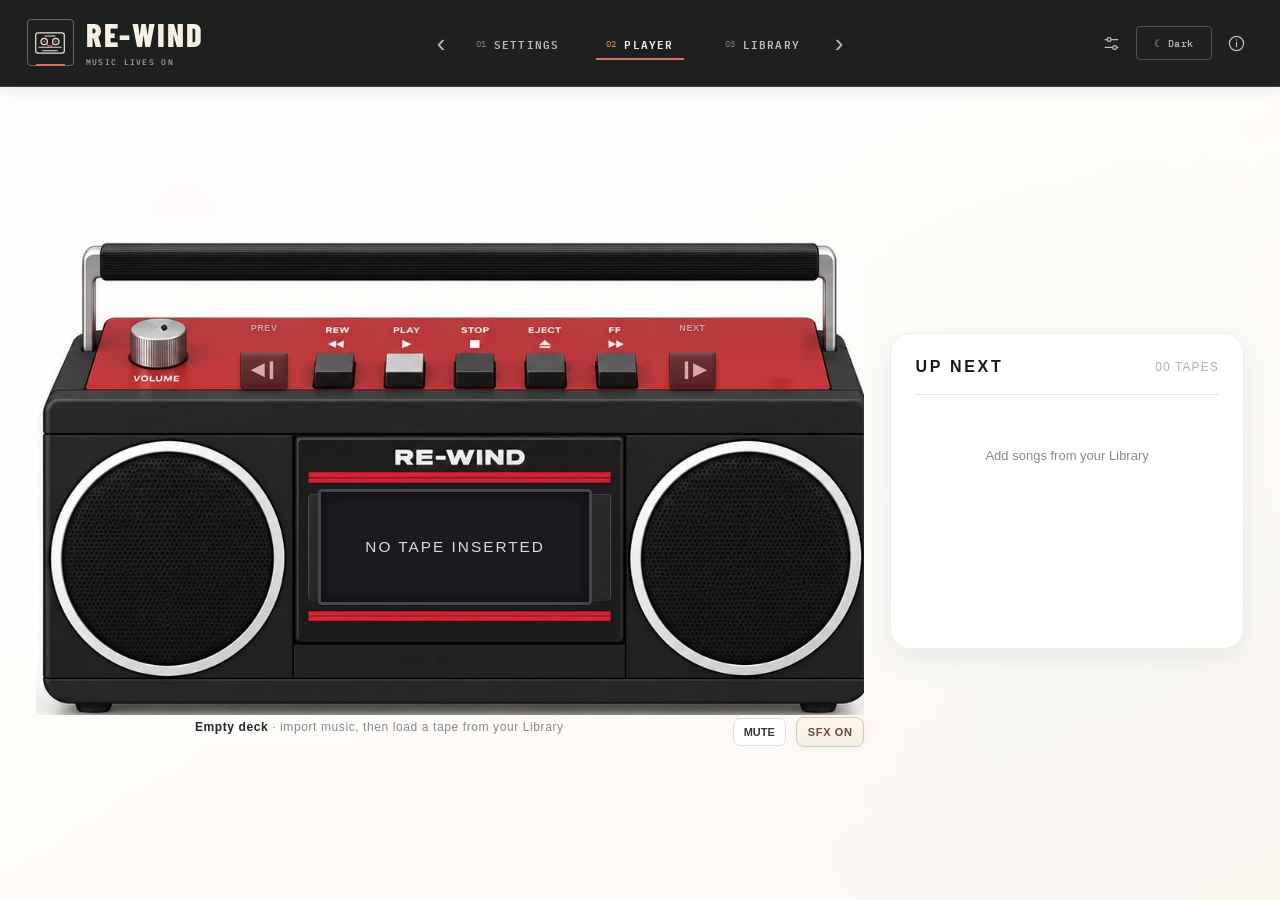
==== index.html @ d7289def "Apply retro header redesign atop latest main without dropping track controls" ====
<!DOCTYPE html>
<html lang="en">
<head>
<meta charset="UTF-8">
<meta name="viewport" content="width=device-width, initial-scale=1.0">
<meta name="theme-color" content="#1c1c1d">
<title>RE-WIND | Music Lives On</title>
<link rel="preconnect" href="https://fonts.googleapis.com">
<link rel="preconnect" href="https://fonts.gstatic.com" crossorigin>
<link href="https://fonts.googleapis.com/css2?family=Barlow+Condensed:wght@600;700;800&family=IBM+Plex+Mono:wght@400;500;600&display=swap" rel="stylesheet">
<style>
:root{--ink:#18191b;--ink2:#26272a;--red:#e32740;--rose:#fde9ec;--paper:#fff;--gray:#777b83;--line:#e7e8e9;--soft:#f6f6f6;--muted:#9ca0a5;--radius:14px;--shadow:0 10px 28px rgba(15,16,18,.045)}
*{box-sizing:border-box}
html,body{margin:0;min-height:100%;color:var(--ink);font-family:Inter,-apple-system,BlinkMacSystemFont,"Segoe UI",Arial,sans-serif}
html{background:#19191b}body{background:radial-gradient(circle at 12% 18%,#efd5cf 0,transparent 31rem),radial-gradient(circle at 88% 70%,#d7e4e1 0,transparent 34rem),linear-gradient(145deg,#fffdfa 0%,#f5f1eb 56%,#eee8df 100%);background-attachment:fixed}
button,input,select{font:inherit}
button{cursor:pointer}
button:focus-visible,input:focus-visible,select:focus-visible{outline:3px solid #e3274088;outline-offset:3px}
button:disabled{cursor:not-allowed;opacity:.35}
[hidden]{display:none!important}
/* An understated hi-fi label header: cassette stamp, narrow wordmark, and numbered transport tabs. */
.header{height:87px;background:#1d201f;color:#f2ede3;display:grid;grid-template-columns:minmax(198px,1fr) auto minmax(158px,1fr);align-items:center;gap:15px;padding:0 clamp(16px,2.1vw,36px);position:relative;z-index:30;border-bottom:1px solid #3a3b36;box-shadow:0 3px 16px #0e100f12}
.header::before{content:"";position:absolute;left:0;bottom:0;width:100%;height:1px;background:#ffffff09;pointer-events:none}
.brand{display:flex;align-items:center;gap:12px;min-width:0;white-space:nowrap}
.brand-mark{display:flex;align-items:center;justify-content:center;width:47px;height:47px;flex:none;color:#e7e0d4;border:1px solid #6a6862;border-radius:4px;position:relative}
.brand-mark::after{content:"";position:absolute;bottom:-1px;left:8px;right:8px;height:2px;background:#d9705f}
.brand-mark svg{width:34px;height:34px;display:block}
.brand-copy{display:flex;flex-direction:column;justify-content:center;min-width:0}
.wordmark{display:block;color:#f6f0e4;font-family:"Barlow Condensed","Arial Narrow",Impact,sans-serif;font-size:clamp(27px,2.55vw,39px);font-style:normal;font-weight:800;letter-spacing:.055em;line-height:.92}
.tagline{display:block;font-family:"IBM Plex Mono","Courier New",monospace;font-size:clamp(7px,.63vw,9px);letter-spacing:.16em;color:#aaa89f;margin-top:8px;font-weight:500}
.nav{display:flex;align-items:center;gap:2px;justify-self:center;height:100%}
.navtab,.toparrow{height:46px;color:#babbb5;background:transparent;border:0;font-family:"IBM Plex Mono","Courier New",monospace;transition:color .16s,background-color .16s}
.navtab{min-width:clamp(98px,9.4vw,145px);display:flex;align-items:center;justify-content:center;gap:8px;padding:0 12px;position:relative;border-radius:0;font-size:11px;letter-spacing:.11em;font-weight:600}
.nav-index{font-size:9px;letter-spacing:0;font-weight:400;color:#777c76}
.navtab.active{background:transparent;color:#f5eee3}
.navtab.active .nav-index{color:#dc856c}
.navtab.active::after{content:"";width:calc(100% - 32px);height:2px;position:absolute;bottom:6px;left:16px;transform:none;background:#d9705f}
.navtab:hover:not(.active),.toparrow:hover:not(:disabled){background:#ffffff09;color:#f4ede2}
.toparrow{width:29px;font-family:Arial,sans-serif;font-size:26px;font-weight:300;line-height:1;padding:0}
.toparrow:disabled{opacity:.24}
.header-icons{display:flex;align-items:center;gap:8px;justify-self:end}
.header-icons button{width:33px;height:35px;display:grid;place-items:center;background:transparent;color:#bcbdb7;border:0;padding:0;font-size:19px;border-radius:4px}
.header-icons button:hover{background:#ffffff0d;color:#f4efe6;opacity:1}
.header-icons .header-icon{width:19px;height:19px;stroke:currentColor;stroke-width:1.55;fill:none;stroke-linecap:round;stroke-linejoin:round}
/* Sliding windows */
.viewport{overflow:hidden;width:100%;height:calc(100vh - 87px);min-height:610px}
.track{width:300%;height:100%;display:flex;transform:translateX(-33.333333%);transition:transform .46s cubic-bezier(.2,.77,.2,1)}
.window{width:33.333333%;flex:none;min-width:0;height:100%;overflow-y:auto;background:linear-gradient(150deg,#ffffffed,#fffaf4df);position:relative}
.section-pad{width:min(100%,1720px);margin:auto;padding:clamp(18px,2.8vw,46px)}
/* Player */
.player-layout{display:grid;grid-template-columns:minmax(0,2.2fr) minmax(280px,.94fr);column-gap:clamp(15px,2vw,42px);align-items:center;min-height:calc(100vh - 87px);padding-top:35px;padding-bottom:40px}
.deck-area{min-width:0;position:relative}
.device{position:relative;width:100%;max-width:1090px;margin:auto}
.device-art{display:block;width:100%;height:auto;user-select:none;pointer-events:none}
.deck-drop-target{position:absolute;left:33.5%;top:49.5%;width:34%;height:30%;z-index:8;display:grid;place-items:center;border:3px dashed transparent;border-radius:10px;background:transparent;color:#fff;font-size:clamp(10px,1.1vw,16px);font-weight:800;letter-spacing:.14em;text-align:center;text-shadow:0 1px 3px #000;opacity:0;transform:scale(.94);pointer-events:none;transition:opacity .16s,transform .16s,background .16s,border-color .16s,box-shadow .16s}
.device.drop-ready .deck-drop-target{opacity:1;transform:scale(1);border-color:#ffffffc9;background:#18191bc9;box-shadow:0 0 0 4px #e3274066,0 12px 34px #0007}
.device.drag-over .deck-drop-target{border-color:#fff;background:#e32740e8;box-shadow:0 0 0 6px #e3274059,0 16px 38px #0008}
.deck-hit{position:absolute;top:20%;height:15%;width:7.3%;border:0;background:transparent;border-radius:9px;z-index:3;padding:0;color:transparent}
.deck-hit:hover{background:rgba(255,255,255,.07);box-shadow:0 0 0 1px rgba(255,255,255,.15) inset}
.deck-hit:active{background:rgba(0,0,0,.17)}
.deck-hit.rewind{left:31.5%}.deck-hit.play{left:39.9%}.deck-hit.stop{left:48.2%}.deck-hit.eject{left:56.4%}.deck-hit.forward{left:64.9%}
.volume-control{--knob-angle:54deg;--knob-press:1;position:absolute;left:9.8%;top:14.3%;width:10%;aspect-ratio:1;height:auto;border:0;background:transparent;z-index:3;border-radius:50%;padding:0;touch-action:none;cursor:grab}
.volume-control::after{content:"";position:absolute;inset:-6px;border-radius:50%}
.volume-control:hover .volume-knob-face{filter:brightness(1.07);box-shadow:0 .08em 0 #55585a,0 .16em .2em #0009,inset 0 0 0 .055em #f4f5f5,inset .13em .1em .22em #fff,inset -.13em -.14em .2em #696b6d}
.volume-control:focus-visible{outline:none}
.volume-control:focus-visible .volume-knob-face{box-shadow:0 0 0 3px #fff,0 0 0 6px #e32740,0 .08em 0 #494b4d,0 .15em .18em #0008,inset 0 0 0 .055em #eceeef,inset .12em .09em .2em #fff,inset -.12em -.13em .19em #6d7072}
.volume-control.is-dragging{cursor:grabbing;--knob-press:.97}
.volume-knob-face{position:absolute;left:50%;top:50%;width:74%;aspect-ratio:1;border-radius:50%;pointer-events:none;border:clamp(2px,.25vw,4px) solid #55585a;background:radial-gradient(circle at 36% 27%,#fff 0 4%,#ffffff8f 5%,transparent 17%),conic-gradient(from 18deg,#747779,#f4f5f5 15%,#9da0a2 31%,#f8f8f8 48%,#86898b 66%,#e9ebec 83%,#747779);box-shadow:0 .08em 0 #494b4d,0 .15em .18em #0008,inset 0 0 0 .055em #eceeef,inset .12em .09em .2em #fff,inset -.12em -.13em .19em #6d7072;transform:translate(-50%,-50%) rotate(var(--knob-angle)) scale(var(--knob-press));transition:transform .13s cubic-bezier(.2,.8,.2,1),filter .15s,box-shadow .15s;will-change:transform}
.volume-knob-face::before{content:"";position:absolute;left:50%;top:5%;width:8%;height:18%;border-radius:99px;transform:translateX(-50%);background:linear-gradient(90deg,#8e1020,#ff2a44 48%,#8e1020);box-shadow:0 1px 1px #fff8,0 1px 2px #53000a}
.volume-knob-face::after{content:"";position:absolute;inset:13%;border-radius:50%;border:1px solid #ffffff70;box-shadow:inset .06em .06em .12em #fff8,inset -.07em -.08em .12em #34363855}
.tape-title{position:absolute;left:39.2%;top:53.9%;width:23.8%;height:8%;display:flex;align-items:center;justify-content:center;text-align:center;font:italic clamp(9px,1.7vw,24px)/1 "Segoe Script",cursive;color:#282329;background:#f4eee3;white-space:nowrap;overflow:hidden;text-overflow:ellipsis;pointer-events:none}
.reel{position:absolute;top:64.4%;width:4.8%;aspect-ratio:1;border:2px dashed #d0d0d0;border-radius:50%;opacity:0;pointer-events:none}
.reel.left{left:41.7%}.reel.right{left:55.8%}
.window.is-playing .reel{opacity:.85;animation:spool 1.1s linear infinite}
@keyframes spool{to{transform:rotate(360deg)}}
.deck-ejected{position:absolute;top:53.3%;left:34.1%;width:33%;height:24%;display:flex;align-items:center;justify-content:center;background:#191b20;color:#dadbdd;border:3px solid #43464b;border-radius:4px;font-size:clamp(10px,1.2vw,19px);letter-spacing:.13em;z-index:2;box-shadow:inset 0 0 15px #0008}
.playback-caption{min-height:30px;text-align:center;margin:5px auto 0;color:#868a90;font-size:12px;letter-spacing:.05em}
.playback-caption strong{color:#26272b}
.player-status-row{display:flex;align-items:center;justify-content:center;gap:10px}
.mute-button{flex:none;padding:7px 10px;border:1px solid #dfe0e3;border-radius:7px;background:#fff;color:#35373b;font-size:11px;font-weight:700}
.mute-button[aria-pressed="true"]{background:#fce9eb;color:#b01830;border-color:#f3c2c8}
/* Physical cassette stack, aligned, on right */
.queue-card{background:#fff;border:1px solid #f0f0f0;border-radius:20px;box-shadow:0 11px 28px rgba(18,18,18,.065);padding:clamp(17px,1.9vw,30px);width:100%;max-width:470px;margin:auto}
.queue-heading{display:flex;align-items:center;justify-content:space-between;gap:6px;padding-bottom:18px;border-bottom:1px solid #e1e3e4}
.queue-heading strong{font-size:clamp(16px,1.25vw,22px);letter-spacing:.17em}
.queue-heading span{font-size:12px;color:#adb0b7;letter-spacing:.09em}
.cassette-stack{display:flex;flex-direction:column;gap:7px;padding:24px 7px 21px;min-height:229px;max-height:390px;overflow-y:auto;justify-content:flex-start;align-items:center;scrollbar-color:#b7b9bd transparent;scrollbar-width:thin}
.cassette-case{--shell-light:#e7a58f;--shell-mid:#c66f65;--shell-dark:#8c4545;appearance:none;flex:0 0 auto;width:min(100%,370px);height:clamp(76px,6vw,92px);position:relative;display:flex;align-items:flex-start;padding:0;text-align:left;font:inherit;color:inherit;cursor:grab;background:radial-gradient(circle at 4.5% 14%,#3b3030 0 2px,#f3e9d9 2.5px 4px,transparent 4.5px),radial-gradient(circle at 95.5% 14%,#3b3030 0 2px,#f3e9d9 2.5px 4px,transparent 4.5px),radial-gradient(circle at 4.5% 86%,#3b3030 0 2px,#f3e9d9 2.5px 4px,transparent 4.5px),radial-gradient(circle at 95.5% 86%,#3b3030 0 2px,#f3e9d9 2.5px 4px,transparent 4.5px),linear-gradient(145deg,var(--shell-light) 0%,var(--shell-mid) 52%,var(--shell-dark) 100%);border:2px solid var(--shell-dark);border-radius:8px;clip-path:polygon(2.5% 0,97.5% 0,100% 11%,100% 89%,97.5% 100%,2.5% 100%,0 89%,0 11%);box-shadow:0 4px 0 var(--shell-dark),0 9px 15px #3f252326,inset 0 0 0 2px #fff6;overflow:hidden;transform:translateY(0);transition:transform .18s,box-shadow .18s,opacity .18s}
.cassette-case:hover{transform:translateY(-5px) rotate(-.35deg);z-index:4;box-shadow:0 8px 0 var(--shell-dark),0 16px 20px #3f252338,inset 0 0 0 2px #fff9}
.cassette-case:focus-visible{outline:none;box-shadow:0 4px 0 var(--shell-dark),0 0 0 4px #fff,0 0 0 7px var(--red)}
.cassette-case:active,.queue-item[draggable=true]:active{cursor:grabbing}.cassette-case.dragging,.queue-item.dragging{opacity:.42}
.cassette-case .spine-image{position:absolute;left:10%;right:10%;top:9px;height:42%;border:1px solid #ffffff9c;border-radius:3px;background-size:cover;background-position:center;filter:brightness(.7) saturate(.78);box-shadow:inset 0 0 14px #0005;opacity:.92;pointer-events:none}
.cassette-case:nth-child(2n) .spine-image{filter:brightness(.73) saturate(.62)}
.cassette-case strong,.cassette-case small{z-index:3;position:relative;color:#fff;text-shadow:0 1px 4px #000d;pointer-events:none}
.cassette-case strong{margin:11px 0 0 13%;font-size:clamp(10px,.96vw,14px);font-weight:700;overflow:hidden;text-overflow:ellipsis;white-space:nowrap;max-width:66%;letter-spacing:.02em}
.cassette-case small{margin:12px 13% 0 auto;font-size:9px;letter-spacing:.14em}
.tape-mechanism{position:absolute;z-index:2;left:16%;right:16%;bottom:7px;height:38%;min-height:28px;display:flex;align-items:center;justify-content:space-between;padding:2px 8px;border:2px solid #6f6557;border-radius:4px 4px 9px 9px;background:linear-gradient(165deg,#fff9e8,#e8dcc1 58%,#cbbb98);box-shadow:inset 0 2px 4px #fff9,inset 0 -3px 5px #75674d42;pointer-events:none}
.tape-mechanism:before{content:'';position:absolute;left:50%;bottom:-4px;width:42%;height:9px;transform:translateX(-50%);background:var(--shell-dark);clip-path:polygon(12% 0,88% 0,100% 100%,0 100%);border-radius:0 0 3px 3px}
.tape-reel{position:relative;z-index:2;width:clamp(22px,2.25vw,31px);height:clamp(22px,2.25vw,31px);border:4px solid #fff7dd;border-radius:50%;background:repeating-conic-gradient(#413a35 0 14deg,#d1b986 15deg 29deg);box-shadow:0 0 0 2px #665c4f,inset 0 0 0 4px #2d2926;transition:transform .24s ease}
.tape-window{position:absolute;left:50%;top:50%;width:42%;height:54%;transform:translate(-50%,-50%);border:2px solid #6d6254;border-radius:12px;background:linear-gradient(90deg,#292521,#584c42 45%,#25211e);box-shadow:inset 0 2px 5px #000b,0 1px #fff9}
.tape-window:after{content:'';position:absolute;inset:34% 8%;border-radius:5px;background:#b67a46;box-shadow:0 0 5px #7c4c27}
.cassette-case:hover .tape-reel:first-child{transform:rotate(-18deg)}.cassette-case:hover .tape-reel:last-child{transform:rotate(18deg)}
.queue-items{display:flex;flex-direction:column;gap:3px}
.queue-row{display:flex;align-items:center;gap:3px;min-width:0;border-radius:9px}
.queue-row>.queue-item{flex:1;min-width:0}
.queue-remove{flex:0 0 34px;height:34px;border:0;border-radius:8px;background:transparent;color:#8d9098;font-size:23px;line-height:1;display:grid;place-items:center;transition:background .15s,color .15s}
.queue-remove:hover,.queue-remove:focus-visible{background:#fce5e9;color:#c51c35}
html[data-theme="dark"] .queue-remove{color:#b8b4bc}
html[data-theme="dark"] .queue-remove:hover,html[data-theme="dark"] .queue-remove:focus-visible{background:#55313a;color:#ffc6cf}
.queue-item{display:grid;grid-template-columns:30px minmax(0,1fr) 35px;align-items:center;gap:10px;background:transparent;border:0;border-radius:8px;text-align:left;min-height:42px;padding:6px 9px;font-size:clamp(12px,1vw,15px);width:100%;color:#202124}.queue-item[draggable=true]{cursor:grab}
.queue-item:hover{background:#f4f4f5}.queue-item.active{background:#fce9eb}
.queue-item .number{color:#898c93;position:relative}
.queue-item.active .number{color:var(--red);font-weight:800}
.queue-item .title{white-space:nowrap;overflow:hidden;text-overflow:ellipsis;font-weight:500}
.queue-item .tape-label{text-align:right;color:#8c9097;font-size:12px}
.queue-empty{font-size:13px;color:#868a90;text-align:center;padding:20px}
/* Library */
.library-screen{display:flex;flex-direction:column;gap:11px;min-height:100%;padding-top:8px}
.library-toolbar{display:flex;align-items:center;justify-content:flex-end;min-height:48px}
.btn{height:43px;padding:0 19px;border:1px solid #dfe0e3;border-radius:8px;background:#fff;color:#202125;font-weight:600;font-size:14px;display:inline-flex;align-items:center;gap:10px;justify-content:center;transition:background .15s,transform .15s}
.btn:hover{background:#f7f7f7}.btn:active{transform:scale(.98)}
.btn-dark{background:#242527;color:white;border-color:#242527}.btn-dark:hover{background:#383a3d}
.btn .plus{font-size:26px;font-weight:300;line-height:0}
.library-grid{display:grid;grid-template-columns:repeat(4,minmax(0,1fr));gap:17px 16px}
.album-card{background:#fff;border:1px solid #f0f0f0;border-radius:12px;box-shadow:0 6px 15px #00000008;padding:12px 12px 13px;min-width:0;position:relative;transition:transform .19s,box-shadow .19s}
.album-card:hover{transform:translateY(-9px);box-shadow:0 16px 29px #00000012}
.album-art-btn{width:100%;border:0;background:transparent;padding:0;display:block;text-align:left}
.album-cover{display:block;width:100%;max-width:306px;margin:0 auto;height:auto;aspect-ratio:1.21;object-fit:fill;box-shadow:0 1px 3px #00000018;border:1px solid #dadde0}
.album-meta{display:flex;align-items:center;gap:6px;justify-content:space-between;margin-top:11px}
.album-text{min-width:0}.album-text strong{font-size:clamp(12px,1.16vw,17px);font-weight:700;white-space:nowrap;overflow:hidden;text-overflow:ellipsis;display:block}
.album-text small{display:block;font-size:11px;letter-spacing:.26em;color:#9699a0;margin-top:6px}
.album-more{flex:none;border:0;background:transparent;border-radius:5px;font-size:20px;line-height:1;width:31px;height:35px}
.album-more:hover{background:#f0f0f0}
.library-bottom{display:flex;align-items:center;gap:18px;border:1px solid #f0f0f0;border-radius:14px;box-shadow:0 4px 12px #00000008;padding:10px 15px;margin-top:auto;min-height:55px}
.search-field{flex:1;min-width:0;display:flex;align-items:center;gap:13px}.search-field input{border:0;outline:none;min-width:0;width:100%;height:36px;color:#34363b;background:transparent;font-size:13px}
.search-field input::placeholder{color:#a4a8af;font-style:italic}
.search-icon{font-size:22px;color:#686d76}
.library-counter{color:#92969e;letter-spacing:.13em;font-size:12px;white-space:nowrap}
.library-bottom .divider{width:1px;background:#e7e8eb;height:25px;flex:none}
.view-toggle{display:flex;gap:5px}
.view-toggle button{border:0;background:transparent;color:#676b72;font-size:22px;width:37px;height:33px;border-radius:5px}
.view-toggle button.active{color:var(--red)}
.sort-label{color:#797c83;font-size:12px;white-space:nowrap}
.sort-select{border:0;background:transparent;padding:8px;font-size:12px;color:#37393f}
.library-grid.list-mode{grid-template-columns:1fr 1fr}
.list-mode .album-card{display:grid;grid-template-columns:110px minmax(0,1fr);align-items:center;gap:15px}
.list-mode .album-meta{margin:0}
/* Approved console artwork, with separate physical controls above the baked knobs. */
.settings-screen{padding-top:44px;overflow-x:auto;scrollbar-width:thin}
.settings-visual{position:relative;width:min(100%,1580px);margin:auto}
.settings-visual img{width:100%;display:block;height:auto;pointer-events:none;user-select:none}
.settings-control{--knob-angle:0deg;position:absolute;left:var(--control-x);top:var(--control-y);width:var(--control-size);aspect-ratio:1;transform:translate(-50%,-50%);z-index:3;border-radius:50%}
.settings-control::before{content:"";position:absolute;inset:-3%;border-radius:50%;background:#171819;box-shadow:0 .12em .14em #0007,0 0 0 .04em #f6f6f6;pointer-events:none}
.settings-control:focus-within{outline:3px solid var(--red);outline-offset:4px}
.settings-knob-face{position:absolute;inset:4%;border-radius:50%;pointer-events:none;border:clamp(2px,.22vw,4px) solid #56585a;background:radial-gradient(circle at 36% 28%,#fff 0 4%,#ffffff8f 5%,transparent 18%),conic-gradient(from 16deg,#7c7f81,#f7f8f8 15%,#a3a6a8 31%,#fafafa 48%,#8a8d8f 66%,#eceeef 83%,#777a7c);box-shadow:0 .07em 0 #424446,0 .14em .16em #0007,inset 0 0 0 .055em #f3f4f4,inset .13em .1em .22em #fff,inset -.13em -.14em .2em #6a6d6f;transform:rotate(var(--knob-angle));transition:transform .13s cubic-bezier(.2,.8,.2,1),filter .15s;will-change:transform}
.settings-knob-face::before{content:"";position:absolute;left:50%;top:5%;width:8%;height:17%;border-radius:99px;transform:translateX(-50%);background:linear-gradient(90deg,#9f071b,#ff2a42 48%,#9f071b);box-shadow:0 1px 1px #fff9,0 1px 2px #62000d}
.settings-knob-face::after{content:"";position:absolute;inset:13%;border-radius:50%;border:1px solid #ffffff73;box-shadow:inset .07em .07em .12em #fff8,inset -.08em -.09em .13em #30323455}
.settings-control:hover .settings-knob-face{filter:brightness(1.06)}
.settings-hotspot{position:absolute;appearance:none;padding:0;margin:0;border:0;border-radius:50%;background:transparent;cursor:ew-resize;touch-action:none;accent-color:var(--red)}
.settings-control .settings-hotspot{inset:-7%;width:114%;height:114%;opacity:0;z-index:2}
.settings-hotspot.settings-toggle{z-index:3}
.settings-hotspot::-webkit-slider-runnable-track{height:100%;background:transparent}
.settings-hotspot::-webkit-slider-thumb{appearance:none;width:15px;height:15px;border:0;border-radius:50%;background:transparent}
.settings-hotspot::-moz-range-track{height:100%;background:transparent}
.settings-hotspot::-moz-range-thumb{width:11px;height:11px;border:0;border-radius:50%;background:transparent}
.settings-hotspot.settings-toggle:focus-visible{outline:2px solid var(--red);outline-offset:2px;background:#e3274018}
.settings-message{color:#7f838b;font-size:13px;text-align:center;padding-top:14px;min-height:36px}
/* Import modal */
.modal-scrim{position:fixed;inset:0;background:#14171b3e;backdrop-filter:blur(2px);z-index:90;display:flex;align-items:center;justify-content:center;padding:18px;overflow:auto}
.modal{width:min(100%,535px);max-height:calc(100vh - 36px);overflow-y:auto;background:white;border-radius:17px;box-shadow:0 25px 75px #00000033;padding:30px 31px 25px}
.modal-title{display:flex;justify-content:space-between;align-items:start;gap:15px}.modal-title h2{margin:0 0 25px;font-size:25px}.modal-close{border:0;background:transparent;font-size:30px;color:#777b82;line-height:1;padding:0 4px}
.form-heading{font-size:15px;font-weight:700;margin:0 0 10px}
.upload-box{border:1px dashed #dadde1;border-radius:10px;padding:14px;display:flex;align-items:center;gap:18px}
.cover-preview{width:92px;height:76px;border-radius:7px;background:#f2f2f3;display:grid;place-items:center;font-size:30px;color:#8a8e94;overflow:hidden;flex:none}
.cover-preview img{display:block;width:100%;height:100%;object-fit:cover}
.upload-info{min-width:0;display:flex;flex-direction:column;align-items:flex-start;gap:8px}
.upload-info small{color:#9599a0;font-size:11px}
.modal-rule{border:0;border-top:1px solid #e9e9eb;margin:17px 0}
.form-subtitle{font-size:12px;color:#92969e;margin:0 0 10px}
.track-rows{display:flex;flex-direction:column;gap:8px}
.track-entry{border:1px solid #e5e6e8;border-radius:10px;padding:10px;display:grid;grid-template-columns:minmax(0,1.04fr) minmax(0,.94fr) auto;gap:10px;align-items:center}
.file-picker{min-width:0;display:flex;align-items:center;gap:9px;padding:8px;border:1px solid #e4e5e7;border-radius:7px;background:white;text-align:left;width:100%;height:61px}
.file-picker:hover{background:#f7f7f8}.file-note{width:35px;height:39px;flex:none;border-radius:5px;background:#f2f3f4;display:grid;place-items:center;color:#767a82;font-size:23px}
.file-name{display:block;font-size:12px;font-weight:600;white-space:nowrap;overflow:hidden;text-overflow:ellipsis;max-width:135px}
.file-types{font-size:9px;color:#8d929b;display:block;margin-top:4px}
.name-box{display:flex;flex-direction:column;gap:5px;min-width:0}.name-box label{font-size:11px;color:#787d86}.name-box input{width:100%;min-width:0;padding:10px;border:1px solid #dbdee2;border-radius:6px;font-size:12px;height:37px}
.remove-track{width:25px;height:28px;border:0;background:transparent;color:#a3a6ab;font-size:22px;border-radius:4px}
.remove-track:hover{background:#f4e6e7;color:#a90022}
.add-track{margin-top:11px;height:37px;font-size:12px}.helper{font-size:11px;color:#969aa2;margin:8px 0 0}
.modal-actions{display:flex;gap:10px;justify-content:flex-end;margin-top:17px;border-top:1px solid #ececee;padding-top:17px}
.modal-error{color:#c11832;font-size:12px;margin:10px 0 0;min-height:14px}
/* Toast and compact track context menu */
.toast{position:fixed;bottom:25px;left:50%;transform:translate(-50%,20px);opacity:0;transition:.22s;pointer-events:none;z-index:110;color:white;background:#222529;border-radius:9px;padding:12px 18px;box-shadow:0 10px 24px #0003;font-size:13px;max-width:min(90vw,500px);text-align:center}
.toast.visible{opacity:1;transform:translate(-50%,0)}
.context-menu{position:fixed;z-index:70;width:190px;background:#fff;border:1px solid #dddfe3;border-radius:9px;padding:6px;box-shadow:0 12px 32px #0002}
.context-menu button{width:100%;border:0;background:transparent;text-align:left;font-size:13px;color:#242529;padding:9px 11px;border-radius:5px}
.context-menu button:hover{background:#f3f3f3}
@media(max-width:1100px){.header{grid-template-columns:auto 1fr auto}.brand{gap:8px}.record-logo{width:43px;height:43px}.record-logo:before{inset:6px}.record-logo:after{inset:14px}.navtab{min-width:86px}.player-layout{grid-template-columns:minmax(0,1.7fr) minmax(240px,.9fr)}.library-grid{gap:12px}.album-card{padding:8px}}
@media(max-width:760px){.header{height:115px;grid-template-columns:1fr auto;grid-template-rows:48px 49px;padding:7px 14px}.brand{grid-column:1}.header-icons{grid-column:2}.nav{grid-row:2;grid-column:1 / -1;justify-self:center}.navtab{min-width:73px;height:41px;font-size:12px;padding:0 6px}.toparrow{width:29px;font-size:27px}.viewport{height:calc(100vh - 115px)}.player-layout{grid-template-columns:1fr;min-height:unset;row-gap:10px;padding-top:30px}.deck-area{max-width:760px}.queue-card{max-width:560px}.library-grid{grid-template-columns:repeat(2,minmax(0,1fr))}.library-screen{gap:14px}.library-bottom{flex-wrap:wrap}.search-field{flex-basis:100%}.settings-screen{padding-top:35px}.settings-visual{width:720px;min-width:720px}.section-pad{padding:16px}}
@media(max-width:480px){.wordmark{font-size:24px}.tagline{font-size:7px;letter-spacing:2px}.header-icons{gap:5px}.header-icons button{width:31px;font-size:23px}.library-grid{gap:8px}.album-card{padding:7px}.album-text strong{font-size:12px}.queue-heading strong{font-size:15px}.track-entry{grid-template-columns:1fr 1fr;gap:7px}.remove-track{grid-column:2;justify-self:end;margin-top:-12px}.modal{padding:18px}.upload-box{gap:9px;padding:8px}.cover-preview{width:67px;height:66px}.btn{padding:0 10px}.modal-title h2{font-size:22px}.navtab{min-width:64px}}
@media(prefers-reduced-motion:reduce){html:focus-within{scroll-behavior:auto}.track,.album-card,.cassette-case,.deck-drop-target,.tape-reel,.toast,.reel,.btn,.volume-knob-face,.settings-knob-face{transition:none!important;animation:none!important}.album-card:hover,.cassette-case:hover,.cassette-case:hover .tape-reel,.btn:active{transform:none!important}}

/* Custom album covers retain the same jewel-case silhouette as the demo artwork. */
.album-cover-case{display:block;position:relative;width:100%;max-width:306px;margin:0 auto;aspect-ratio:1.21;overflow:hidden;border:3px solid #bfc2c7;border-left:12px solid #4f535a;border-radius:3px;background:#24272b;box-shadow:inset 2px 0 #d6d7d9,0 2px 6px #0002}
.album-cover-case .album-cover{display:block;width:100%;max-width:none;height:100%;margin:0;aspect-ratio:auto;object-fit:cover;border:0;box-shadow:none}
.album-cover-case::after{content:"";position:absolute;inset:0;pointer-events:none;border:2px solid #ffffff55;box-shadow:inset 0 3px #ffffff30,inset 0 -3px #17191a33;background:linear-gradient(113deg,#ffffff30 0%,transparent 24%,transparent 78%,#ffffff18 100%)}
.theme-toggle{width:auto!important;min-width:76px!important;height:34px!important;padding:0 9px!important;border:1px solid #50534e!important;border-radius:4px!important;font-family:"IBM Plex Mono","Courier New",monospace!important;font-size:10px!important;font-weight:500!important;letter-spacing:.05em!important;display:flex!important;align-items:center;justify-content:center;gap:7px;white-space:nowrap}
.theme-toggle:hover{background:#ffffff0e!important;border-color:#82817a!important}
html[data-theme="dark"]{color-scheme:dark;--ink:#ede9e4;--ink2:#e4dfd9;--paper:#18191d;--gray:#c6bec0;--line:#393940;--soft:#25262b;--muted:#a7a6ad;--rose:#542630;--shadow:0 12px 32px #0005}
html[data-theme="dark"] body{background:radial-gradient(circle at 14% 18%,#30232c 0,transparent 31rem),radial-gradient(circle at 86% 78%,#192d33 0,transparent 34rem),linear-gradient(145deg,#19191e,#111217 64%,#191821)}
html[data-theme="dark"] .window{background:linear-gradient(150deg,#1b1d21f5,#16171bf1)}
html[data-theme="dark"] .queue-card,html[data-theme="dark"] .album-card,html[data-theme="dark"] .library-bottom,html[data-theme="dark"] .modal,html[data-theme="dark"] .context-menu{background:#27282e;border-color:#404047;box-shadow:0 12px 28px #0003}
html[data-theme="dark"] .btn,html[data-theme="dark"] .file-picker,html[data-theme="dark"] .mute-button,html[data-theme="dark"] .name-box input{background:#303138;border-color:#50515b;color:#f1ece7}
html[data-theme="dark"] .btn:hover,html[data-theme="dark"] .file-picker:hover{background:#3c3d45}
html[data-theme="dark"] .btn-dark{background:#c0a9ac;color:#20191c;border-color:#c0a9ac}
html[data-theme="dark"] .queue-item,html[data-theme="dark"] .album-more,html[data-theme="dark"] .context-menu button{color:#ede9e4}
html[data-theme="dark"] .queue-item:hover,html[data-theme="dark"] .album-more:hover,html[data-theme="dark"] .context-menu button:hover{background:#36373f}
html[data-theme="dark"] .queue-item.active{background:#4b2931}
html[data-theme="dark"] .queue-heading,html[data-theme="dark"] .library-bottom,html[data-theme="dark"] .modal-actions{border-color:#45464e}
html[data-theme="dark"] .search-field input,html[data-theme="dark"] .sort-select{color:#ede9e4}
html[data-theme="dark"] .cover-preview,html[data-theme="dark"] .file-note{background:#393a42;color:#d4ccd0}
html[data-theme="dark"] .upload-box,html[data-theme="dark"] .track-entry,html[data-theme="dark"] .modal-rule{border-color:#50515a}
html[data-theme="dark"] .modal-close,html[data-theme="dark"] .remove-track,html[data-theme="dark"] .view-toggle button{color:#ddd6d7}
html[data-theme="dark"] .playback-caption strong,html[data-theme="dark"] .album-text strong{color:#f4eee8}
html[data-theme="dark"] .form-subtitle,html[data-theme="dark"] .helper,html[data-theme="dark"] .upload-info small,html[data-theme="dark"] .file-types,html[data-theme="dark"] .name-box label,html[data-theme="dark"] .library-counter{color:#bcb6bd}
html[data-theme="dark"] .settings-message,html[data-theme="dark"] .queue-empty{color:#bdb7bf}
html[data-theme="dark"] .modal-scrim{background:#030306a8}
html[data-theme="dark"] .album-cover-case{border-color:#777981;border-left-color:#363940}


/* RE-WIND: prominent physical cassette case for imported cover artwork */
.album-cover-case {
  display: block;
  position: relative;
  isolation: isolate;
  width: 100%;
  max-width: 306px;
  aspect-ratio: 1.21;
  margin: 0 auto;
  overflow: hidden;
  border-radius: 5px;
  border: 5px solid #c4ccd2;
  border-left: 22px solid #30353e;
  background: #767d86;
  box-shadow:
    0 3px 0 #8a9097,
    0 8px 16px #00000030,
    inset 0 0 0 3px #eef1f4;
  transition: transform .2s ease, box-shadow .2s ease;
}
.album-cover-case .album-cover {
  position: absolute;
  inset: 4% 3%;
  display: block;
  width: 94%;
  height: 92%;
  max-width: none;
  aspect-ratio: auto;
  margin: 0;
  border: 1px solid #8b929a;
  object-fit: cover;
  box-shadow: 0 0 0 3px #dfe3e9, 0 3px 8px #0005;
}
.album-cover-case::before {
  content: "RE-WIND · TAPE";
  position: absolute;
  z-index: 3;
  left: -21px;
  top: 0;
  width: 19px;
  height: 100%;
  display: flex;
  align-items: center;
  justify-content: center;
  writing-mode: vertical-rl;
  transform: rotate(180deg);
  font-size: clamp(6px, .6vw, 9px);
  font-weight: 800;
  letter-spacing: 1.5px;
  color: #fff;
  text-shadow: 0 1px 2px #0009;
  background: linear-gradient(90deg, #22252a, #59616b 30%, #252930 60%, #707781 100%);
  border-right: 1px solid #c4cbd6;
}
.album-cover-case::after {
  content: "";
  position: absolute;
  z-index: 4;
  inset: 0;
  pointer-events: none;
  border: 3px solid #f8fafbc9;
  box-shadow: inset 0 4px 0 #ffffff78, inset 0 -5px 0 #232a3266, inset 4px 0 4px #ffffff52;
  background:
    linear-gradient(115deg, #ffffff8a 0%, #ffffff45 13%, transparent 26%, transparent 58%, #ffffff2e 69%, transparent 77%, #ffffff58 100%),
    linear-gradient(180deg, #ffffff2d, transparent 26%, transparent 76%, #1c212528);
}
.album-card:hover .album-cover-case {
  box-shadow: 0 5px 0 #858a92, 0 14px 20px #00000042, inset 0 0 0 3px #eef1f4;
}
html[data-theme="dark"] .album-cover-case {
  border-color: #89919c;
  border-left-color: #30353e;
  background: #4a4f58;
}
@media (prefers-reduced-motion: reduce) {
  .album-cover-case { transition: none; }
}

/* In dark mode, cut away the opaque white studio background baked into
   cassette-player.webp. The mask matches the existing 1059x616 player silhouette,
   including the opening under its handle, without moving any clickable controls. */
html[data-theme="dark"] .device-art{
  -webkit-mask-image:url("data:image/svg+xml,%3Csvg%20xmlns%3D%22http%3A%2F%2Fwww.w3.org%2F2000%2Fsvg%22%20width%3D%221059%22%20height%3D%22616%22%20viewBox%3D%220%200%201059%20616%22%3E%3Cpath%20fill%3D%22white%22%20fill-rule%3D%22evenodd%22%20d%3D%22M62%2C24L59%2C31L59%2C127L47%2C137L8%2C228L8%2C570L13%2C585L25%2C599L1043%2C599L1058%2C589L1058%2C201L1034%2C139L1023%2C128L1023%2C31L1015%2C18L999%2C16L993%2C12L90%2C12L84%2C16L69%2C17ZM76%2C59L996%2C60L1004%2C57L1006%2C123L999%2C124L996%2C114L988%2C108L96%2C108L87%2C114L83%2C124L77%2C124ZM51%2C596L53%2C605L57%2C611L103%2C611L109%2C601L107%2C596ZM988%2C596L990%2C606L992%2C610L1026%2C610L1031%2C603L1031%2C596Z%22%2F%3E%3C%2Fsvg%3E");
  mask-image:url("data:image/svg+xml,%3Csvg%20xmlns%3D%22http%3A%2F%2Fwww.w3.org%2F2000%2Fsvg%22%20width%3D%221059%22%20height%3D%22616%22%20viewBox%3D%220%200%201059%20616%22%3E%3Cpath%20fill%3D%22white%22%20fill-rule%3D%22evenodd%22%20d%3D%22M62%2C24L59%2C31L59%2C127L47%2C137L8%2C228L8%2C570L13%2C585L25%2C599L1043%2C599L1058%2C589L1058%2C201L1034%2C139L1023%2C128L1023%2C31L1015%2C18L999%2C16L993%2C12L90%2C12L84%2C16L69%2C17ZM76%2C59L996%2C60L1004%2C57L1006%2C123L999%2C124L996%2C114L988%2C108L96%2C108L87%2C114L83%2C124L77%2C124ZM51%2C596L53%2C605L57%2C611L103%2C611L109%2C601L107%2C596ZM988%2C596L990%2C606L992%2C610L1026%2C610L1031%2C603L1031%2C596Z%22%2F%3E%3C%2Fsvg%3E");
  -webkit-mask-repeat:no-repeat;
  mask-repeat:no-repeat;
  -webkit-mask-size:100% 100%;
  mask-size:100% 100%;
  -webkit-mask-position:center;
  mask-position:center;
}


/* Make the baked-in white Settings console match RE-WIND dark mode.
   Filter only the image; invisible slider hit areas and their sound handlers
   remain untouched, and light mode keeps the original image. */
html[data-theme="dark"] .settings-visual > img{
  filter:invert(.93) hue-rotate(180deg);
  border-radius:13px;
}


/* A single imported cassette can now contain several tracks. */
.tape-name-field{display:flex;flex-direction:column;gap:8px;margin:-6px 0 20px}
.tape-name-field label{margin:0}
.tape-name-field input{height:42px;padding:9px 12px;border-radius:8px;border:1px solid #dadce1;background:#fff;color:#24252a;width:100%}
.tape-name-field small{font-size:11px;color:#8d9199}
html[data-theme="dark"] .tape-name-field input{background:#303138;color:#f1ece7;border-color:#50515b}
html[data-theme="dark"] .tape-name-field small{color:#bcb6bd}
.library-empty{grid-column:1 / -1;text-align:center;padding:56px 24px;border:1px dashed #92878d;border-radius:14px}
.library-empty h2{margin:0 0 12px;font-size:24px}
.library-empty p{margin:0 0 24px;line-height:1.6}

/* Settings cleanup: conceal the baked-in, non-functional meter and warp
   radio-selector artwork. The existing rotary controls remain untouched. */
.settings-visual::before,.settings-visual::after{
  content:"";position:absolute;z-index:2;pointer-events:none;
  background:linear-gradient(180deg,#faf8f5 0%,#f8f7f5 50%,#f6f5f2 100%);
  border-radius:10px;
}
.settings-visual::before{left:14.72%;top:15.05%;width:19.25%;height:30.5%}
.settings-visual::after{left:51.9%;top:15.3%;width:13.55%;height:30.4%}
html[data-theme="dark"] .settings-visual::before,
html[data-theme="dark"] .settings-visual::after{
  filter:invert(.93) hue-rotate(180deg);
}
/* Three physical-looking ON/OFF switches. The small slider below each
   provides continuously adjustable hiss, vinyl crackle and hum levels. */
.noise-unit{
  position:absolute;z-index:5;top:73.5%;width:6.7%;height:18.4%;
  transform:translateX(-50%);min-width:0;
  background:linear-gradient(#f9f8f5,#f6f5f2);
  border-radius:7px;display:block;
}
html[data-theme="dark"] .noise-unit{background:linear-gradient(#1b1c1e,#202123)}
.noise-led{
  position:absolute;top:2%;left:50%;transform:translateX(-50%);
  width:16%;aspect-ratio:1;border-radius:50%;
  background:radial-gradient(circle at 35% 30%,#cacbcc,#73777b 55%,#464950);
  border:1px solid #555b61;box-shadow:inset 0 1px 3px #0006,0 1px 1px #fff8;
  transition:background .16s,box-shadow .16s;
}
.noise-unit.is-on .noise-led{
  background:radial-gradient(circle at 35% 30%,#fff3f4 0%,#ff717d 25%,#e0132e 65%,#7c101e);
  border-color:#960d24;box-shadow:0 0 8px #e32740bb,0 0 2px #e32740;
}
.noise-switch-button{
  position:absolute;left:50%;top:43%;transform:translate(-50%,-50%);
  width:55%;height:45%;border:0;background:transparent;border-radius:50%;
  cursor:pointer;touch-action:none;padding:0;
}
.noise-switch-button:focus-visible{outline:2px solid var(--red);outline-offset:3px}
.noise-switch-button::before{
  content:"";position:absolute;inset:8%;border-radius:50%;
  background:radial-gradient(circle at 37% 22%,#e8ebed,#5f6267 48%,#181b21 72%);
  border:2px solid #4b5056;
  box-shadow:0 3px 5px #0005,inset 0 0 0 3px #d8dade,inset 0 0 7px #000a;
}
.noise-lever{
  position:absolute;left:50%;top:45%;width:27%;height:53%;
  transform:translate(-50%,-15%) rotate(18deg);
  transform-origin:50% 75%;border-radius:10px;
  background:linear-gradient(90deg,#414349,#eef0f2 40%,#a5a9ad 72%,#33353a);
  border:1px solid #5e646b;box-shadow:1px 3px 4px #0008;
  transition:transform .18s cubic-bezier(.23,.8,.2,1);
}
.noise-lever::after{
  content:"";position:absolute;left:-20%;right:-20%;bottom:1%;height:36%;
  border-radius:50%;background:radial-gradient(circle at 35% 23%,#fff,#b9bfc5 46%,#494f55 95%);
  box-shadow:0 1px 2px #0008;
}
.noise-unit.is-on .noise-lever{transform:translate(-50%,-45%) rotate(-18deg)}
.noise-level{
  position:absolute;left:11%;right:11%;bottom:3%;width:78%;height:16%;
  appearance:none;-webkit-appearance:none;margin:0;background:transparent;cursor:ew-resize;
  touch-action:pan-x;accent-color:var(--red);
}
.noise-level::-webkit-slider-runnable-track{
  height:3px;border-radius:4px;background:linear-gradient(90deg,#868b93,#d8dade);
  box-shadow:0 1px 2px #0004;
}
.noise-level::-moz-range-track{height:3px;border-radius:4px;background:#8f939a}
.noise-level::-webkit-slider-thumb{
  appearance:none;-webkit-appearance:none;width:9px;height:13px;margin-top:-5px;
  border:1px solid #999da4;border-radius:3px;
  background:linear-gradient(#f5f6f7,#8a8f95);box-shadow:0 1px 3px #0007;
}
.noise-level::-moz-range-thumb{
  width:9px;height:13px;border-radius:3px;border:1px solid #999da4;
  background:linear-gradient(#f5f6f7,#8a8f95);
}
.noise-level:focus-visible{outline:2px solid var(--red);outline-offset:2px}
@media(prefers-reduced-motion:reduce){
  .noise-lever,.noise-led{transition:none}
}


/* RE-WIND Settings: independent hardware controls, centered and responsive.
   The player, library and their image assets are untouched. */
.settings-visual.rw-settings-surface{width:100%;min-width:0;max-width:1580px;margin:0 auto;position:relative;color:var(--ink)}
.settings-visual.rw-settings-surface::before,.settings-visual.rw-settings-surface::after{content:none}
.rw-settings-grid{display:grid;grid-template-columns:repeat(3,minmax(0,1fr));gap:clamp(12px,1.25vw,20px)}
.rw-settings-panel{
  --rw-panel-bg:#fffcf8;--rw-panel-outline:#d8d4ce;--rw-subtext:#65646a;
  background:linear-gradient(150deg,#fffefd,#f8f5ef);
  border:1px solid var(--rw-panel-outline);border-radius:17px;
  box-shadow:0 8px 25px #1b18201a,inset 0 1px #fff;
  padding:clamp(14px,1.7vw,27px);min-width:0;min-height:300px;
  display:flex;flex-direction:column;
}
.rw-settings-panel h2{font-size:clamp(14px,1.2vw,19px);margin:0;padding:0 0 14px;border-bottom:1px solid #c7c5c2;font-weight:850;letter-spacing:.14em;line-height:1.3}
.rw-panel-inner{flex:1;min-height:210px;display:flex;justify-content:center;align-items:center;margin-top:12px}
.rw-centered-inner{align-items:center;justify-content:center}
.rw-dial-group{min-width:0;display:flex;flex-direction:column;align-items:center;gap:10px}
.rw-knob-slot{height:150px;min-width:0;display:flex;align-items:center;justify-content:center}
.settings-control.rw-dial{position:relative;left:auto;top:auto;transform:none;width:clamp(92px,8.4vw,140px);height:auto;aspect-ratio:1;flex:none;z-index:1;touch-action:none}
.rw-settings-single .settings-control.rw-dial{width:clamp(120px,10.8vw,172px)}
.settings-control.rw-dial::before{inset:0}
.settings-control.rw-dial::after{
  content:"";position:absolute;inset:-12%;border-radius:50%;pointer-events:none;
  background:repeating-conic-gradient(from -134deg,#6f737b 0 1.2deg,transparent 1.2deg 16deg);
  -webkit-mask:radial-gradient(circle,transparent 0 71%,#000 72% 75%,transparent 76%);
  mask:radial-gradient(circle,transparent 0 71%,#000 72% 75%,transparent 76%);
}
.rw-settings-surface .settings-control .settings-knob-face{inset:4%;z-index:1}
.rw-settings-surface .settings-control .settings-hotspot{inset:0;width:100%;height:100%;z-index:3;opacity:0}
.rw-range-labels{width:100%;min-width:100px;max-width:210px;display:flex;justify-content:space-between;gap:12px;color:var(--rw-subtext);font-size:clamp(10px,.75vw,12px);font-weight:700;letter-spacing:.08em}
.rw-dial-caption{font-size:12px;font-weight:750;letter-spacing:.14em}
.rw-lofi-inner{gap:clamp(7px,1vw,16px);justify-content:space-evenly}
.rw-lofi-inner .rw-knob-slot{height:145px}
.rw-bit-display{min-width:106px;border:1px solid #bfc1c5;border-radius:11px;padding:12px 11px;background:linear-gradient(#e7e6e3,#d4d4d5);text-align:center;box-shadow:inset 0 2px 4px #0002}
.rw-bit-display small{font-size:10px;letter-spacing:.13em;color:#47464a;font-weight:700}
.rw-bit-display strong{display:flex;align-items:baseline;justify-content:center;gap:4px;font-size:42px;font-weight:500;color:#222}
.rw-bit-unit{font-size:14px;font-weight:400}
.rw-pair-inner,.rw-tone-inner{gap:clamp(8px,1vw,16px);justify-content:space-around}
.rw-pair-inner .rw-dial-group,.rw-tone-inner .rw-dial-group{flex:1}
.rw-pair-inner .rw-knob-slot,.rw-tone-inner .rw-knob-slot{height:145px}
.rw-tone-inner .settings-control.rw-dial{width:clamp(66px,6vw,115px)}
.rw-tone-inner .rw-range-labels{min-width:0;max-width:125px;padding:0 7px}
.rw-noise-inner{align-items:stretch;gap:0;margin-top:18px}
.rw-noise-column{flex:1;min-width:0;display:flex;align-items:center;flex-direction:column;gap:5px;padding:0 6px}
.rw-noise-column + .rw-noise-column{border-left:1px solid #cecbca}
.rw-noise-column h3{font-size:clamp(10px,.79vw,12px);white-space:nowrap;letter-spacing:.06em;margin:0 0 3px;text-align:center}
.rw-noise-column [data-noise-slot]{width:100%;display:flex;justify-content:center}
.noise-unit.rw-noise-unit{
  position:relative;z-index:4;top:auto;left:auto;transform:none;width:100%;height:auto;
  background:transparent!important;border:0;display:flex;align-items:center;flex-direction:column;gap:5px;min-width:0;
}
.rw-switch-mark{font-size:10px;letter-spacing:.12em;font-weight:800;color:var(--rw-subtext)}
.noise-unit.rw-noise-unit .noise-switch-button{
  position:relative;top:auto;left:auto;transform:none;width:80px;height:86px;display:block;
  border:0;background:transparent;padding:0;flex:none;border-radius:50%;cursor:pointer;touch-action:manipulation;
}
.noise-unit.rw-noise-unit .noise-switch-button::before{
  content:"";position:absolute;inset:10% 8%;border-radius:23%;
  clip-path:polygon(25% 0,75% 0,100% 25%,100% 75%,75% 100%,25% 100%,0 75%,0 25%);
  background:linear-gradient(125deg,#b0b5bb,#fdfefe 36%,#676d73 75%,#c4c8cb);
  border:2px solid #62686f;box-shadow:inset 0 0 0 3px #c2c5c8,0 3px 5px #0005;
}
.rw-switch-socket{position:absolute;inset:24% 24%;border-radius:50%;
  background:radial-gradient(circle at 36% 30%,#32353a,#858b92 58%,#272a30 67%);
  border:3px solid #e4e6e8;box-shadow:inset 0 2px 4px #0008,0 0 0 1px #676b72;pointer-events:none;
}
.noise-unit.rw-noise-unit .noise-lever{
  position:absolute;left:50%;top:50%;width:18px;height:51px;border-radius:13px;
  transform-origin:center 75%;
  transform:translate(-50%,-23%) scaleY(.72); /* OFF: handle pushed down */
  background:linear-gradient(90deg,#666b70 0,#fafbfc 30%,#8f949b 58%,#393e45 100%);
  border:1px solid #777e85;box-shadow:2px 3px 5px #0006;transition:transform .18s ease;
  pointer-events:none;
}
.noise-unit.rw-noise-unit.is-on .noise-lever{transform:translate(-50%,-67%) scaleY(1)} /* ON: straight upright */
.noise-unit.rw-noise-unit .noise-lever::after{
  content:"";position:absolute;left:-8px;top:-7px;bottom:auto;right:-8px;height:26px;border-radius:50%;
  background:radial-gradient(circle at 32% 26%,#fff,#d9dbde 26%,#868c94 65%,#393d43 100%);
  box-shadow:inset -2px -3px 5px #24283077,0 2px 5px #0005;
}
.rw-switch-fine{font-size:9px;letter-spacing:.08em;margin-top:5px;color:var(--rw-subtext);font-weight:650}
.noise-unit.rw-noise-unit .noise-level{
  position:relative;left:auto;right:auto;bottom:auto;width:82%;height:22px;margin:0;
  flex:none;touch-action:pan-x;cursor:ew-resize;
}
html[data-theme="dark"] .rw-settings-panel{
  --rw-subtext:#b7b3b9;
  background:linear-gradient(145deg,#29292f,#222329);
  border-color:#494b51;box-shadow:0 8px 25px #0004,inset 0 1px #fff1;
}
html[data-theme="dark"] .rw-settings-panel h2{border-bottom-color:#505057;color:#f3eef1}
html[data-theme="dark"] .rw-noise-column + .rw-noise-column{border-left-color:#505057}
html[data-theme="dark"] .rw-bit-display{background:linear-gradient(#3d3e46,#32323a);border-color:#666873}
html[data-theme="dark"] .rw-bit-display small,html[data-theme="dark"] .rw-bit-display strong{color:#f3eef1}
html[data-theme="dark"] .settings-control.rw-dial::after{filter:brightness(1.65)}
@media(max-width:1110px){.rw-settings-grid{grid-template-columns:repeat(2,minmax(0,1fr))}}
@media(max-width:650px){.rw-settings-grid{grid-template-columns:1fr}.rw-settings-panel{min-height:265px}.rw-settings-surface .rw-noise-inner{min-height:215px}}
@media(prefers-reduced-motion:reduce){.noise-unit.rw-noise-unit .noise-lever{transition:none!important}}


/* Drag a cassette from the Library / UP NEXT into the physical stereo. */
.album-art-btn,.cassette-case,.queue-item{cursor:grab;touch-action:pan-y}
.album-art-btn:active,.cassette-case:active,.queue-item:active{cursor:grabbing}
.device.drop-ready{isolation:isolate}
.device.drop-ready .deck-drop-target{pointer-events:none;z-index:12;opacity:1}
.device.drag-over .deck-drop-target{transform:scale(1.03);border-style:solid}
.tape-drag-ghost{
  position:fixed;left:0;top:0;z-index:120;pointer-events:none;
  transform:translate(-50%,-50%) rotate(-5deg);
  width:130px;padding:7px;border:2px solid #fff9;border-radius:9px;
  background:linear-gradient(145deg,#32343b,#15161a);
  color:#fff;box-shadow:0 17px 35px #0008;
  display:flex;flex-direction:column;gap:5px;
}
.tape-drag-ghost img{width:100%;aspect-ratio:1.2;object-fit:cover;border-radius:3px}
.tape-drag-ghost span{font-size:11px;white-space:nowrap;overflow:hidden;text-overflow:ellipsis;font-weight:700}
.drag-tip{margin-right:auto;color:#8b8e95;font-size:12px;letter-spacing:.015em}
html[data-theme="dark"] .drag-tip{color:#bab4bc}
@media(max-width:760px){.drag-tip{font-size:10px;max-width:55%;line-height:1.3}}

/* RE-WIND miniature cassette shells: individual molded colors, paper labels,
   cassette tape window, visible tape spools and chamfered lower housing. */
.cassette-stack{
  gap:11px;
  padding:20px 6px 19px;
  align-items:center;
}
.cassette-case{
  flex:none;
  width:min(100%,354px);
  height:97px;
  border-radius:11px 11px 9px 9px;
  border:2px solid var(--shell-dark);
  clip-path:polygon(5% 0,95% 0,99% 5%,100% 15%,100% 79%,93% 100%,7% 100%,0 79%,0 15%,1% 5%);
  background:
    radial-gradient(circle at 5.8% 14%,#53545a 0 2px,#e9e9e8 2.3px 4px,#3b4148 4.3px 5px,transparent 5.3px),
    radial-gradient(circle at 94.2% 14%,#53545a 0 2px,#e9e9e8 2.3px 4px,#3b4148 4.3px 5px,transparent 5.3px),
    radial-gradient(circle at 8% 79%,#53545a 0 2px,#e9e9e8 2.3px 4px,#3b4148 4.3px 5px,transparent 5.3px),
    radial-gradient(circle at 92% 79%,#53545a 0 2px,#e9e9e8 2.3px 4px,#3b4148 4.3px 5px,transparent 5.3px),
    repeating-linear-gradient(92deg,transparent 0 3px,#ffffff0b 4px 5px,transparent 6px 11px),
    linear-gradient(156deg,var(--shell-light),var(--shell-mid) 53%,var(--shell-dark) 96%);
  box-shadow:0 3px 0 var(--shell-dark),0 9px 19px #0003,inset 0 2px 2px #fff8,inset 0 -5px 7px #0003;
  isolation:isolate;
  overflow:hidden;
  touch-action:pan-y;
}
.cassette-case:hover{
  transform:translateY(-5px) rotate(-1deg);
  box-shadow:0 6px 0 var(--shell-dark),0 18px 24px #0004,inset 0 2px 2px #fffb,inset 0 -5px 7px #0004;
}
.cassette-case::before{
  content:"";position:absolute;inset:5px 8px 6px;
  pointer-events:none;border:1px solid #ffffff6e;
  clip-path:polygon(5% 0,95% 0,100% 13%,100% 77%,92% 100%,8% 100%,0 77%,0 13%);
}
.cassette-case .cassette-sticker{
  position:absolute;left:11%;right:11%;top:10%;height:32%;
  border:1px solid #f8eee3c4;border-radius:3px;
  background:linear-gradient(95deg,#282932,#4d3840);
  box-shadow:0 2px 5px #0006,inset 0 0 0 1px #0005;
  overflow:hidden;z-index:3;
}
.cassette-case .spine-image{
  position:absolute;inset:0;width:100%;height:100%;left:0;right:0;top:0;
  border:0;border-radius:0;opacity:.45;filter:brightness(.68) saturate(.9);
  background-position:center 42%;background-size:cover;
  box-shadow:inset 0 0 10px #0008;
}
.cassette-case:nth-child(2n) .spine-image{filter:brightness(.68) saturate(.95)}
.cassette-case .cassette-sticker strong{
  position:absolute;left:8px;top:5px;margin:0;
  max-width:70%;font:800 clamp(10px,.95vw,13px)/1.1 Inter,system-ui,sans-serif;
  letter-spacing:.025em;color:#fff;overflow:hidden;white-space:nowrap;text-overflow:ellipsis;
  text-shadow:0 1px 5px #000,0 1px 2px #000;
}
.cassette-case .cassette-sticker small{
  position:absolute;right:7px;top:7px;margin:0;
  font:bold 8px/1.2 monospace;letter-spacing:.04em;
  color:#fff3df;text-shadow:0 1px 3px #000;
}
.cassette-case .tape-mechanism{
  position:absolute;left:20%;right:20%;bottom:10px;height:42%;min-height:0;
  padding:0 6px;display:flex;align-items:center;justify-content:space-between;
  border:2px solid #33383f;border-radius:15px 15px 10px 10px;
  background:linear-gradient(180deg,#16191d,#38383d 65%,#1a1b20);
  box-shadow:inset 0 2px 5px #000c,0 1px 2px #fff8;
  z-index:3;
}
.cassette-case .tape-mechanism::before{
  content:"";position:absolute;bottom:-5px;left:50%;
  width:53%;height:8px;transform:translateX(-50%);
  border-radius:0 0 5px 5px;
  background:linear-gradient(180deg,var(--shell-mid),var(--shell-dark));
  box-shadow:0 1px 1px #0007;
}
.cassette-case .tape-reel{
  width:31px;height:31px;flex:none;border:4px solid #ece2d0;
  border-radius:50%;
  background:repeating-conic-gradient(from 8deg,#4d3c31 0 18deg,#b98c60 19deg 38deg,#373139 39deg 60deg);
  box-shadow:0 0 0 2px #a4a2a0,inset 0 0 0 4px #2b3035,0 1px 3px #000a;
}
.cassette-case .tape-reel::after{
  content:"";position:absolute;inset:36%;border-radius:50%;
  background:#e7ddc9;box-shadow:0 0 0 1px #383838;
}
.cassette-case .tape-window{
  position:absolute;left:50%;top:50%;width:38%;height:52%;
  border-radius:9px;transform:translate(-50%,-50%);
  background:linear-gradient(90deg,#242021,#70513b 32%,#ae7950 52%,#6b4635 70%,#242021);
  border:1px solid #676061;box-shadow:inset 0 3px 5px #000b;
}
.cassette-case .tape-window::after{
  content:"";position:absolute;inset:41% 7%;border-radius:3px;
  background:#d2a071;box-shadow:0 0 4px #ffb47666;
}
.cassette-case .cassette-lip{
  position:absolute;bottom:0;left:37%;width:26%;height:11%;
  border:1px solid #2a2b30a8;border-bottom:0;border-radius:6px 6px 0 0;
  background:linear-gradient(var(--shell-light),var(--shell-dark));
  box-shadow:inset 0 2px #ffffff8a;
  pointer-events:none;
}
.cassette-case:hover .tape-reel:first-child{transform:rotate(-26deg)}
.cassette-case:hover .tape-reel:last-child{transform:rotate(26deg)}
@media(max-width:760px){
  .cassette-case{height:90px}
  .cassette-case .tape-reel{width:28px;height:28px}
}

/* Player hardware polish: keep the photo's true metal volume dial.
   Only its small position dot rotates; the original drum is no longer obscured
   by a second faux-3D knob. Existing js/app.js volume handlers stay intact. */
#volumeBtn.volume-control{
  left:11.28%;
  top:17.9%;
  width:6.7%;
  height:11.7%;
  aspect-ratio:auto;
  border:0;
  border-radius:50% 50% 30% 30%;
  padding:0;
  background:transparent;
  box-shadow:none;
  z-index:4;
  cursor:grab;
}
#volumeBtn.volume-control::before{content:none}
#volumeBtn .volume-knob-face{display:none}
#volumeBtn.volume-control::after{
  content:"";
  position:absolute;
  inset:auto;
  top:25%;
  left:50%;
  width:11%;
  height:auto;
  aspect-ratio:1;
  border-radius:50%;
  border:1px solid #c1c3c5;
  background:radial-gradient(circle at 35% 35%,#53565a 0%,#10151c 55%,#03070b 100%);
  box-shadow:inset 0 1px 2px #0009,0 1px 1px #fff9;
  transform:translate(-50%,-50%) rotate(var(--knob-angle)) translateY(-9px);
  transition:transform .12s ease;
  pointer-events:none;
}
#volumeBtn.volume-control:focus-visible{
  outline:2px solid var(--red);
  outline-offset:4px;
}
#volumeBtn.volume-control:hover{box-shadow:0 0 0 1px #ffffff6b}
#volumeBtn.volume-control.is-dragging{cursor:grabbing}
/* The unused FM / AM / TAPE switch is painted into the player photograph.
   Blend it away using the same red enamel as the surrounding top panel.
   This overlay is decorative only; no buttons or sound logic are introduced. */
#cassetteDevice.device::after{
  content:"";
  position:absolute;
  left:82.3%;
  top:17.5%;
  width:10.6%;
  height:13.5%;
  z-index:2;
  pointer-events:none;
  background:linear-gradient(180deg,#b83b3e 0%,#bd383c 55%,#c3383c 100%);
  -webkit-mask-image:
    linear-gradient(to right,transparent 0%,#000 7%,#000 93%,transparent 100%),
    linear-gradient(to bottom,transparent 0%,#000 8%,#000 92%,transparent 100%);
  -webkit-mask-composite:source-in;
  mask-image:
    linear-gradient(to right,transparent 0%,#000 7%,#000 93%,transparent 100%),
    linear-gradient(to bottom,transparent 0%,#000 8%,#000 92%,transparent 100%);
  mask-composite:intersect;
}
@media(prefers-reduced-motion:reduce){
  #volumeBtn.volume-control::after{transition:none}
}


/* Discreet on/off control for mechanical cassette sound effects. */
.sfx-toggle{
  flex:none;min-height:30px;padding:7px 11px;
  border:1px solid #d2c9b7;border-radius:8px;
  background:linear-gradient(180deg,#fff6ea,#f3eee3);
  color:#694b34;font-size:11px;font-weight:800;letter-spacing:.055em;
  box-shadow:0 2px 4px #0000000b;
}
.sfx-toggle:hover{background:#f2e3c9}
.sfx-toggle[aria-pressed="false"]{
  background:transparent;border-color:#dfe0e3;color:#8b8e96;box-shadow:none;
}
html[data-theme="dark"] .sfx-toggle{
  background:linear-gradient(#574537,#3e342f);border-color:#84715e;color:#ffe9c5;
}
html[data-theme="dark"] .sfx-toggle[aria-pressed="false"]{
  background:#303138;border-color:#51515b;color:#aaa9b1;
}
@media(max-width:480px){.sfx-toggle{padding:6px 8px;font-size:10px}}

/* Dedicated cassette track-skip controls. These are separate from the existing
   REW / FF transport buttons so seeking still works on multi-song tapes. */
.deck-song-button{
  position:absolute;
  top:24.8%;
  width:5.7%;
  height:7.5%;
  z-index:5;
  border:1px solid #101114;
  border-top-color:#5b5e64;
  border-radius:3px 3px 6px 6px;
  padding:0;
  color:#f4f4f5;
  background:linear-gradient(180deg,#444950 0%,#282b30 19%,#15171c 83%,#101215 100%);
  box-shadow:inset 0 1px 2px #ffffff3d,inset -2px -2px 3px #0009,0 3px 0 #07080a,0 5px 5px #0008;
  cursor:pointer;
  display:flex;align-items:center;justify-content:center;
  transition:transform .1s ease,box-shadow .1s ease,filter .1s ease,opacity .15s ease;
  -webkit-tap-highlight-color:transparent;
}
.deck-song-button.previous-song{left:24.7%}
.deck-song-button.next-song{left:76.4%}
.deck-song-button::before{
  content:attr(data-label);
  position:absolute;
  bottom:157%;
  left:50%;
  transform:translateX(-50%);
  color:#f9eceb;
  text-shadow:0 1px 2px #5f2024;
  font-weight:850;
  font-size:clamp(7px,.7vw,11px);
  line-height:1.1;
  letter-spacing:.07em;
  pointer-events:none;
}
.deck-song-button .song-arrow{
  display:block;
  font-size:clamp(11px,1.32vw,19px);
  font-weight:900;
  line-height:1;
  text-shadow:0 1px 2px #000b;
  pointer-events:none;
}
.deck-song-button:not(:disabled):hover{filter:brightness(1.2)}
.deck-song-button:not(:disabled):active{
  transform:translateY(3px);
  box-shadow:inset 0 3px 5px #000b,0 1px 1px #0009;
}
.deck-song-button:focus-visible{outline:2px solid #fff;outline-offset:4px}
.deck-song-button:disabled{
  opacity:.58;cursor:not-allowed;
}
@media(prefers-reduced-motion:reduce){
  .deck-song-button{transition:none}
}

/* Rebalanced top bar proportions at laptop/tablet/phone sizes. */
@media(max-width:1100px){
  .header{grid-template-columns:minmax(166px,1fr) auto minmax(145px,1fr);gap:6px;padding:0 15px}
  .brand{gap:8px}
  .brand-mark{width:40px;height:40px}
  .brand-mark svg{width:30px;height:30px}
  .wordmark{font-size:clamp(26px,2.9vw,34px)}
  .navtab{min-width:90px;padding:0 7px;font-size:10px;gap:5px}
  .header-icons{gap:3px}
}
@media(max-width:760px){
  .header{height:115px;grid-template-columns:minmax(0,1fr) auto;grid-template-rows:48px 49px;padding:7px 14px;gap:0}
  .brand{grid-column:1;gap:9px}
  .brand-mark{width:37px;height:37px}
  .brand-mark svg{width:27px;height:27px}
  .wordmark{font-size:29px}
  .tagline{font-size:7px;letter-spacing:.14em;margin-top:5px}
  .header-icons{grid-column:2;gap:2px}
  .nav{grid-row:2;grid-column:1/-1;justify-self:stretch;justify-content:center;gap:0;border-top:1px solid #ffffff12}
  .navtab{flex:1;min-width:0;max-width:120px;height:43px;font-size:10px;padding:0 6px;gap:5px}
  .navtab.active::after{bottom:1px;width:calc(100% - 24px);left:12px}
  .toparrow{width:26px;font-size:23px}
}
@media(max-width:380px){
  .header{padding:7px 10px}
  .brand-mark{width:34px;height:34px}
  .brand-mark svg{width:25px;height:25px}
  .wordmark{font-size:26px}
  .header-icons button{width:27px}
  .theme-toggle{min-width:62px!important;padding:0 5px!important;gap:4px!important}
  .navtab{font-size:9px;letter-spacing:.04em;gap:3px}
  .nav-index{font-size:8px}
}
</style>
</head>
<body>
<header class="header">
  <div class="brand" aria-label="RE-WIND, Music Lives On">
    <span class="brand-mark" aria-hidden="true">
      <svg viewBox="0 0 44 44" focusable="false">
        <rect x="3.5" y="9" width="37" height="26" rx="3" stroke="currentColor" fill="none" stroke-width="1.6"/>
        <path d="M7 27.5h30M12 32h20M15 13h14" stroke="currentColor" stroke-width="1.25" fill="none"/>
        <circle cx="14.5" cy="20" r="4.1" fill="none" stroke="currentColor" stroke-width="1.7"/>
        <circle cx="29.5" cy="20" r="4.1" fill="none" stroke="currentColor" stroke-width="1.7"/>
        <circle cx="14.5" cy="20" r="1.15" fill="#d9705f"/>
        <circle cx="29.5" cy="20" r="1.15" fill="#d9705f"/>
        <path d="M17.9 22.7 20 26h4l2.1-3.3" stroke="#d9705f" stroke-width="1.4" fill="none"/>
      </svg>
    </span>
    <div class="brand-copy"><strong class="wordmark">RE-WIND</strong><small class="tagline">MUSIC LIVES ON</small></div>
  </div>
  <nav class="nav" aria-label="Main navigation">
    <button class="toparrow" id="navPrev" aria-label="Previous window">‹</button>
    <button class="navtab" data-window="0"><span class="nav-index" aria-hidden="true">01</span>SETTINGS</button>
    <button class="navtab active" data-window="1"><span class="nav-index" aria-hidden="true">02</span>PLAYER</button>
    <button class="navtab" data-window="2"><span class="nav-index" aria-hidden="true">03</span>LIBRARY</button>
    <button class="toparrow" id="navNext" aria-label="Next window">›</button>
  </nav>
  <div class="header-icons">
    <button aria-label="Settings" title="Settings" id="gearBtn">
      <svg class="header-icon" viewBox="0 0 24 24" aria-hidden="true"><path d="M4 7h16M4 17h16"/><circle cx="9" cy="7" r="2.4" fill="#1d201f"/><circle cx="16" cy="17" r="2.4" fill="#1d201f"/></svg>
    </button>
    <button aria-label="Toggle dark mode" title="Switch to dark mode" id="themeToggle" class="theme-toggle" type="button" aria-pressed="false"><span aria-hidden="true">☾</span><span id="themeLabel">Dark</span></button>
    <button aria-label="About RE-WIND" title="About RE-WIND" id="aboutBtn">
      <svg class="header-icon" viewBox="0 0 24 24" aria-hidden="true"><circle cx="12" cy="12" r="9"/><path d="M12 10.5v5.5M12 7.5v.2"/></svg>
    </button>
  </div>
</header>
<main class="viewport"><div class="track" id="track">
  <!-- WINDOW 1: SETTINGS (left) -->
  <section class="window" id="settingsWindow" aria-label="Settings window">
    <div class="section-pad settings-screen">
      <div class="settings-visual rw-settings-surface" id="settingsVisual">
        <div class="rw-settings-grid">
          <section class="rw-settings-panel rw-settings-single" aria-labelledby="rwWarmthTitle">
            <h2 id="rwWarmthTitle">TAPE WARMTH</h2>
            <div class="rw-panel-inner rw-centered-inner">
              <div class="rw-dial-group">
                <div class="rw-knob-slot" data-setting-slot="warmth"></div>
                <div class="rw-range-labels"><span>LESS</span><span>MORE</span></div>
              </div>
            </div>
          </section>
          <section class="rw-settings-panel rw-settings-single" aria-labelledby="rwWarpTitle">
            <h2 id="rwWarpTitle">AUDIO WARP</h2>
            <div class="rw-panel-inner rw-centered-inner">
              <div class="rw-dial-group">
                <div class="rw-knob-slot" data-setting-slot="warp"></div>
                <div class="rw-range-labels"><span>SUBTLE</span><span>INTENSE</span></div>
              </div>
            </div>
          </section>
          <section class="rw-settings-panel" aria-labelledby="rwLofiTitle">
            <h2 id="rwLofiTitle">LO-FI / BIT DEPTH</h2>
            <div class="rw-panel-inner rw-lofi-inner">
              <div class="rw-dial-group">
                <div class="rw-knob-slot" data-setting-slot="lofi"></div>
                <div class="rw-range-labels"><span>CLEAN</span><span>CRUSHED</span></div>
              </div>
              <div class="rw-bit-display" aria-label="Approximate bit depth">
                <small>BIT DEPTH</small><strong><span id="rwBitDepth">16</span><span class="rw-bit-unit">bit</span></strong>
              </div>
            </div>
          </section>
          <section class="rw-settings-panel" aria-labelledby="rwWowTitle">
            <h2 id="rwWowTitle">WOW &amp; FLUTTER</h2>
            <div class="rw-panel-inner rw-pair-inner">
              <div class="rw-dial-group"><div class="rw-knob-slot" data-setting-slot="wow"></div><div class="rw-range-labels"><span>LESS</span><span>MORE</span></div><strong class="rw-dial-caption">WOW</strong></div>
              <div class="rw-dial-group"><div class="rw-knob-slot" data-setting-slot="flutter"></div><div class="rw-range-labels"><span>LESS</span><span>MORE</span></div><strong class="rw-dial-caption">FLUTTER</strong></div>
            </div>
          </section>
          <section class="rw-settings-panel rw-noise-panel" aria-labelledby="rwNoiseTitle">
            <h2 id="rwNoiseTitle">NOISE</h2>
            <div class="rw-panel-inner rw-noise-inner">
              <div class="rw-noise-column"><h3>TAPE HISS</h3><div data-noise-slot="hiss"></div></div>
              <div class="rw-noise-column"><h3>VINYL NOISE</h3><div data-noise-slot="vinyl"></div></div>
              <div class="rw-noise-column"><h3>HUM</h3><div data-noise-slot="hum"></div></div>
            </div>
          </section>
          <section class="rw-settings-panel" aria-labelledby="rwToneTitle">
            <h2 id="rwToneTitle">OUTPUT TONE</h2>
            <div class="rw-panel-inner rw-tone-inner">
              <div class="rw-dial-group"><div class="rw-knob-slot" data-setting-slot="bass"></div><div class="rw-range-labels"><span>−</span><span>+</span></div><strong class="rw-dial-caption">BASS</strong></div>
              <div class="rw-dial-group"><div class="rw-knob-slot" data-setting-slot="mid"></div><div class="rw-range-labels"><span>−</span><span>+</span></div><strong class="rw-dial-caption">MID</strong></div>
              <div class="rw-dial-group"><div class="rw-knob-slot" data-setting-slot="treble"></div><div class="rw-range-labels"><span>−</span><span>+</span></div><strong class="rw-dial-caption">TREBLE</strong></div>
            </div>
          </section>
        </div>
      </div>
      <div id="settingsMessage" class="settings-message" aria-live="polite">Drag a control to adjust the tape sound. Effects are applied during playback.</div>
    </div>
  </section>
  <!-- WINDOW 2: PLAYER (opens first) -->
  <section class="window" id="playerWindow" aria-label="Player window">
    <div class="section-pad player-layout">
      <div class="deck-area">
        <div class="device" id="cassetteDevice">
          <img src="assets/images/cassette-player.webp" alt="Black RE-WIND cassette stereo with volume knob, rewind, play, stop, eject, fast forward, twin speakers, and a cassette deck" class="device-art">
          <button class="volume-control" type="button" title="Volume: 70%" aria-label="Volume" role="slider" aria-valuemin="0" aria-valuemax="100" aria-valuenow="70" aria-valuetext="70 percent" aria-orientation="vertical" id="volumeBtn"><span class="volume-knob-face" aria-hidden="true"></span></button>
          <button class="deck-song-button previous-song" id="previousSongButton" type="button" data-label="PREV" title="Load a mixtape to skip songs" aria-label="Previous song" disabled><span class="song-arrow" aria-hidden="true">◀❙</span></button>
          <button class="deck-hit rewind" id="rewButton" aria-label="Rewind ten seconds" title="Rewind"></button>
          <button class="deck-hit play" id="playButton" aria-label="Play or pause" title="Play / Pause"></button>
          <button class="deck-hit stop" id="stopButton" aria-label="Stop and keep the current position" title="Stop and keep position"></button>
          <button class="deck-hit eject" id="ejectButton" aria-label="Eject cassette" title="Eject"></button>
          <button class="deck-hit forward" id="forwardButton" aria-label="Forward ten seconds" title="Fast forward"></button>
          <button class="deck-song-button next-song" id="nextSongButton" type="button" data-label="NEXT" title="Load a mixtape to skip songs" aria-label="Next song" disabled><span class="song-arrow" aria-hidden="true">❙▶</span></button>
          <div class="deck-drop-target" id="deckDropTarget" aria-hidden="true"><span>DROP TAPE TO INSERT</span></div>
          <div class="tape-title" id="tapeLabel" aria-hidden="true">Mix Tape</div>
          <div class="reel left" aria-hidden="true"></div><div class="reel right" aria-hidden="true"></div>
          <div class="deck-ejected" id="ejectedVisual" hidden>NO TAPE INSERTED</div>
        </div>
        <div class="player-status-row"><div class="playback-caption" id="playbackStatus" aria-live="polite"><strong>Mix Tape</strong> · select a cassette to load it</div><button class="mute-button" id="muteButton" type="button" aria-label="Mute audio" aria-pressed="false">MUTE</button><button class="sfx-toggle" id="cassetteSfxToggle" type="button" aria-label="Disable cassette sound effects" aria-pressed="true" title="Turn cassette sound effects off">SFX ON</button></div>
      </div>
      <aside class="queue-card" aria-label="Up next cassette queue">
        <div class="queue-heading"><strong>UP NEXT</strong><span id="queueCount">00 TAPES</span></div>
        <div class="cassette-stack" id="cassetteStack"></div>
        <div class="queue-items" id="queueItems"></div>
      </aside>
    </div>
  </section>
  <!-- WINDOW 3: LIBRARY (right) -->
  <section class="window" id="libraryWindow" aria-label="Music library window">
    <div class="section-pad library-screen">
      <div class="library-toolbar"><span class="drag-tip">Drag a cassette to the boombox to insert it</span><button class="btn btn-dark" id="importBtn"><span class="plus">+</span> IMPORT</button></div>
      <div class="library-grid" id="libraryGrid"></div>
      <footer class="library-bottom">
        <div class="search-field"><span class="search-icon" aria-hidden="true">⌕</span><input id="searchInput" aria-label="Search library" placeholder="Search tracks or artists..."></div>
        <span class="library-counter" id="libraryCount">00 ALBUMS</span><span class="divider"></span>
        <div class="view-toggle"><button id="gridView" class="active" aria-label="Grid view">▦</button><button id="listView" aria-label="List view">☰</button></div><span class="divider"></span>
        <span class="sort-label">SORT</span><select class="sort-select" id="sortSelect" aria-label="Sort library"><option value="custom">DEFAULT</option><option value="az">A–Z</option><option value="za">Z–A</option><option value="recent">NEWEST</option></select>
      </footer>
    </div>
  </section>
</div></main>
<!-- Track-by-track import dialog -->
<div class="modal-scrim" id="modalScrim" hidden>
  <section class="modal" role="dialog" aria-modal="true" aria-labelledby="modalHeading">
    <div class="modal-title"><h2 id="modalHeading">Import Music</h2><button class="modal-close" id="modalClose" aria-label="Close import dialog">×</button></div>
    <div class="tape-name-field"><label for="tapeTitle" class="form-heading">Tape / album name</label><input id="tapeTitle" type="text" maxlength="110" placeholder="e.g. My Mixtape" autocomplete="off"><small>All selected songs will appear together on one cassette.</small></div>
    <h3 class="form-heading">Upload Cover Art</h3>
    <div class="upload-box"><div class="cover-preview" id="coverPreview" aria-label="Cover art preview">▧</div><div class="upload-info"><button class="btn" id="chooseCover" type="button">▧ &nbsp; Choose Cover Image</button><small>Optional · JPG, PNG, GIF, WebP. Without an upload, a default cover is assigned.</small></div></div>
    <input type="file" id="coverFile" accept="image/*" hidden>
    <hr class="modal-rule">
    <h3 class="form-heading">Tracks</h3><p class="form-subtitle">Add one or more song files for this release.</p>
    <div class="track-rows" id="trackRows"></div>
    <button class="btn add-track" id="addTrackBtn" type="button">＋ Add Another Track</button>
    <p class="helper">Each uploaded track has its own song name. Add more tracks for an album.</p>
    <p class="modal-error" id="importError" role="alert"></p>
    <div class="modal-actions"><button class="btn" id="cancelImport">Cancel</button><button class="btn btn-dark" id="confirmImport">Add to Library</button></div>
  </section>
</div>
<div id="toast" class="toast" role="status" aria-live="polite"></div>
<div id="contextMenu" class="context-menu" hidden></div>
<audio id="audioPlayer" preload="metadata"></audio>
<script>
(function(){
  const key='rewind-color-theme';
  const button=document.getElementById('themeToggle');
  const label=document.getElementById('themeLabel');
  function apply(mode){
    const dark=mode==='dark';
    document.documentElement.dataset.theme=dark?'dark':'light';
    button.setAttribute('aria-pressed',String(dark));
    button.setAttribute('aria-label',dark?'Switch to light mode':'Switch to dark mode');
    button.title=dark?'Switch to light mode':'Switch to dark mode';
    button.querySelector('[aria-hidden]').textContent=dark?'☀':'☾';
    label.textContent=dark?'Light':'Dark';
    document.querySelector('meta[name="theme-color"]').content=dark?'#18191d':'#1c1c1d';
    try{localStorage.setItem(key,dark?'dark':'light')}catch(e){}
  }
  let saved='light';
  try{saved=localStorage.getItem(key)||'light'}catch(e){}
  apply(saved);
  button.addEventListener('click',()=>apply(document.documentElement.dataset.theme==='dark'?'light':'dark'));
})();
</script>
<script src="js/effect.js"></script>
<script src="js/app.js"></script>
<script src="js/cassette-sfx.js"></script>
  
</body>
</html>
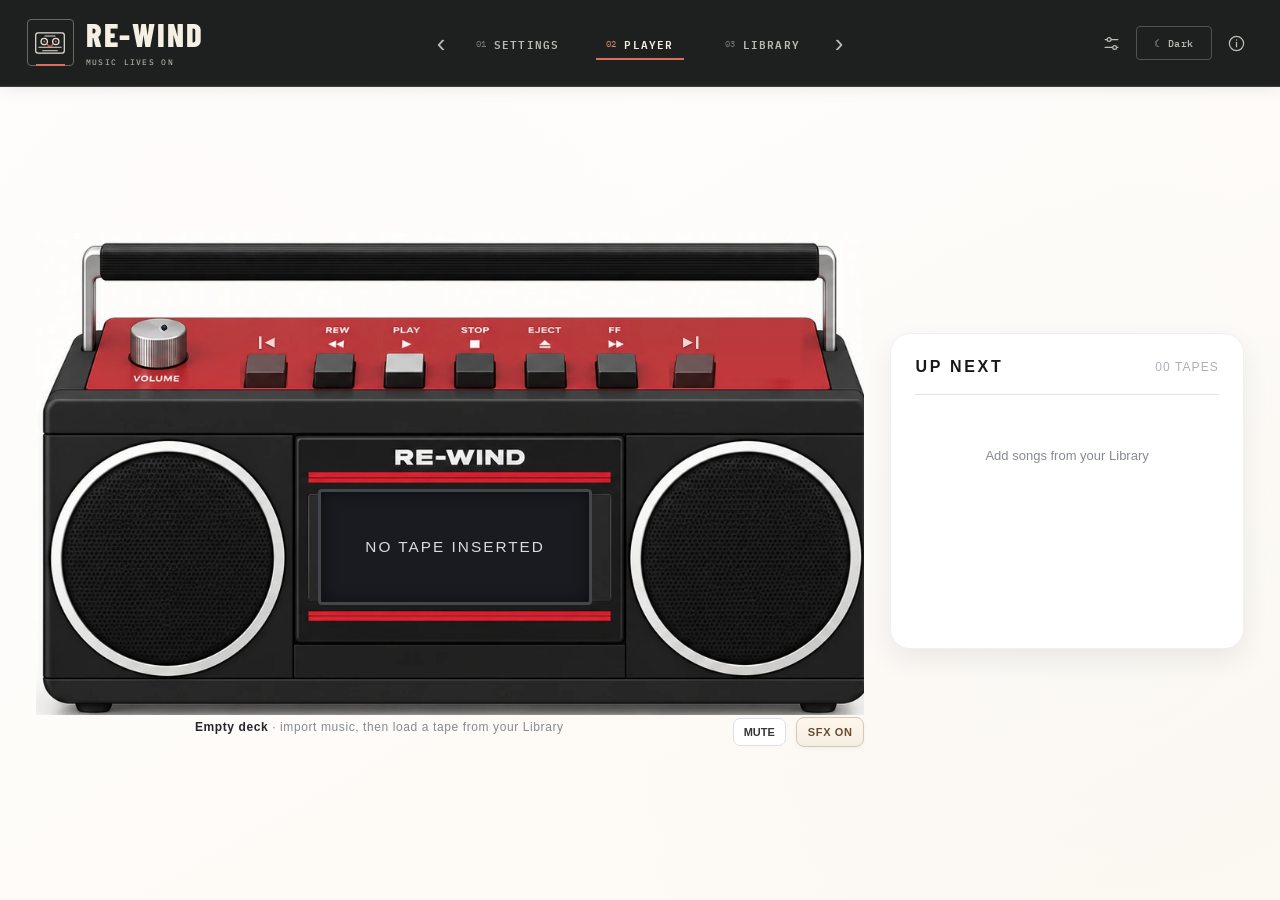
==== commit 824baf74: "Match track skip controls to original cassette transport hardware" ====
--- a/index.html
+++ b/index.html
@@ -743,96 +743,56 @@
 }
 @media(max-width:480px){.sfx-toggle{padding:6px 8px;font-size:10px}}
 
-/* Dedicated cassette track-skip controls. These are separate from the existing
-   REW / FF transport buttons so seeking still works on multi-song tapes. */
-.deck-song-button{
+/* Player previous/next use a pixel-matched image slice of the original
+   RE-WIND transport buttons. This keeps their metal faces, depth, shading,
+   and perspective identical without changing the boombox image asset. */
+.deck-song-button {
   position:absolute;
   top:24.8%;
   width:5.7%;
   height:7.5%;
+  padding:0;
+  border:0;
+  border-radius:0;
   z-index:5;
-  border:1px solid #101114;
-  border-top-color:#5b5e64;
-  border-radius:3px 3px 6px 6px;
-  padding:0;
-  color:#f4f4f5;
-  background:linear-gradient(180deg,#444950 0%,#282b30 19%,#15171c 83%,#101215 100%);
-  box-shadow:inset 0 1px 2px #ffffff3d,inset -2px -2px 3px #0009,0 3px 0 #07080a,0 5px 5px #0008;
+  background-color:transparent;
+  background-image:url("assets/images/cassette-player.webp");
+  background-repeat:no-repeat;
+  background-size:1754% 1334%;
+  background-position:34.95% 26.49%;
   cursor:pointer;
-  display:flex;align-items:center;justify-content:center;
-  transition:transform .1s ease,box-shadow .1s ease,filter .1s ease,opacity .15s ease;
   -webkit-tap-highlight-color:transparent;
+  transition:filter .13s ease,transform .13s ease;
 }
 .deck-song-button.previous-song{left:24.7%}
 .deck-song-button.next-song{left:76.4%}
-.deck-song-button::before{
+.deck-song-button::before {
   content:attr(data-label);
   position:absolute;
-  bottom:157%;
   left:50%;
+  bottom:112%;
   transform:translateX(-50%);
-  color:#f9eceb;
-  text-shadow:0 1px 2px #5f2024;
-  font-weight:850;
-  font-size:clamp(7px,.7vw,11px);
-  line-height:1.1;
-  letter-spacing:.07em;
+  font:800 clamp(10px,.95vw,15px)/1 Arial,sans-serif;
+  color:#fff5f2;
+  text-shadow:0 1px 2px #5d2028;
+  white-space:nowrap;
   pointer-events:none;
 }
-.deck-song-button .song-arrow{
-  display:block;
-  font-size:clamp(11px,1.32vw,19px);
-  font-weight:900;
-  line-height:1;
-  text-shadow:0 1px 2px #000b;
-  pointer-events:none;
-}
-.deck-song-button:not(:disabled):hover{filter:brightness(1.2)}
-.deck-song-button:not(:disabled):active{
-  transform:translateY(3px);
-  box-shadow:inset 0 3px 5px #000b,0 1px 1px #0009;
-}
+.deck-song-button .song-arrow{display:none}
+.deck-song-button:disabled{opacity:.83;cursor:default}
+.deck-song-button:not(:disabled):hover{filter:brightness(1.08)}
+.deck-song-button:not(:disabled):active{filter:brightness(.83);transform:translateY(2px)}
 .deck-song-button:focus-visible{outline:2px solid #fff;outline-offset:4px}
-.deck-song-button:disabled{
-  opacity:.58;cursor:not-allowed;
-}
-@media(prefers-reduced-motion:reduce){
-  .deck-song-button{transition:none}
-}
-
-/* Rebalanced top bar proportions at laptop/tablet/phone sizes. */
-@media(max-width:1100px){
-  .header{grid-template-columns:minmax(166px,1fr) auto minmax(145px,1fr);gap:6px;padding:0 15px}
-  .brand{gap:8px}
-  .brand-mark{width:40px;height:40px}
-  .brand-mark svg{width:30px;height:30px}
-  .wordmark{font-size:clamp(26px,2.9vw,34px)}
-  .navtab{min-width:90px;padding:0 7px;font-size:10px;gap:5px}
-  .header-icons{gap:3px}
-}
-@media(max-width:760px){
-  .header{height:115px;grid-template-columns:minmax(0,1fr) auto;grid-template-rows:48px 49px;padding:7px 14px;gap:0}
-  .brand{grid-column:1;gap:9px}
-  .brand-mark{width:37px;height:37px}
-  .brand-mark svg{width:27px;height:27px}
-  .wordmark{font-size:29px}
-  .tagline{font-size:7px;letter-spacing:.14em;margin-top:5px}
-  .header-icons{grid-column:2;gap:2px}
-  .nav{grid-row:2;grid-column:1/-1;justify-self:stretch;justify-content:center;gap:0;border-top:1px solid #ffffff12}
-  .navtab{flex:1;min-width:0;max-width:120px;height:43px;font-size:10px;padding:0 6px;gap:5px}
-  .navtab.active::after{bottom:1px;width:calc(100% - 24px);left:12px}
-  .toparrow{width:26px;font-size:23px}
-}
-@media(max-width:380px){
-  .header{padding:7px 10px}
-  .brand-mark{width:34px;height:34px}
-  .brand-mark svg{width:25px;height:25px}
-  .wordmark{font-size:26px}
-  .header-icons button{width:27px}
-  .theme-toggle{min-width:62px!important;padding:0 5px!important;gap:4px!important}
-  .navtab{font-size:9px;letter-spacing:.04em;gap:3px}
-  .nav-index{font-size:8px}
-}
+@media(prefers-reduced-motion:reduce){.deck-song-button{transition:none}}
+/* The original cassette photo has a printed name. This blank label
+   hides it even when inserted tape names are very long. */
+#cassetteDevice .tape-title{
+  background:linear-gradient(#f7f1e8,#eee6d9);
+  color:transparent;
+  font-size:0;
+  text-shadow:none;
+}
+
 </style>
 </head>
 <body>
@@ -939,15 +899,15 @@
         <div class="device" id="cassetteDevice">
           <img src="assets/images/cassette-player.webp" alt="Black RE-WIND cassette stereo with volume knob, rewind, play, stop, eject, fast forward, twin speakers, and a cassette deck" class="device-art">
           <button class="volume-control" type="button" title="Volume: 70%" aria-label="Volume" role="slider" aria-valuemin="0" aria-valuemax="100" aria-valuenow="70" aria-valuetext="70 percent" aria-orientation="vertical" id="volumeBtn"><span class="volume-knob-face" aria-hidden="true"></span></button>
-          <button class="deck-song-button previous-song" id="previousSongButton" type="button" data-label="PREV" title="Load a mixtape to skip songs" aria-label="Previous song" disabled><span class="song-arrow" aria-hidden="true">◀❙</span></button>
+          <button class="deck-song-button previous-song" id="previousSongButton" type="button" data-label="❙◀" title="Load a mixtape to skip songs" aria-label="Previous song" disabled></button>
           <button class="deck-hit rewind" id="rewButton" aria-label="Rewind ten seconds" title="Rewind"></button>
           <button class="deck-hit play" id="playButton" aria-label="Play or pause" title="Play / Pause"></button>
           <button class="deck-hit stop" id="stopButton" aria-label="Stop and keep the current position" title="Stop and keep position"></button>
           <button class="deck-hit eject" id="ejectButton" aria-label="Eject cassette" title="Eject"></button>
           <button class="deck-hit forward" id="forwardButton" aria-label="Forward ten seconds" title="Fast forward"></button>
-          <button class="deck-song-button next-song" id="nextSongButton" type="button" data-label="NEXT" title="Load a mixtape to skip songs" aria-label="Next song" disabled><span class="song-arrow" aria-hidden="true">❙▶</span></button>
+          <button class="deck-song-button next-song" id="nextSongButton" type="button" data-label="▶❙" title="Load a mixtape to skip songs" aria-label="Next song" disabled></button>
           <div class="deck-drop-target" id="deckDropTarget" aria-hidden="true"><span>DROP TAPE TO INSERT</span></div>
-          <div class="tape-title" id="tapeLabel" aria-hidden="true">Mix Tape</div>
+          <div class="tape-title" id="tapeLabel" aria-hidden="true"></div>
           <div class="reel left" aria-hidden="true"></div><div class="reel right" aria-hidden="true"></div>
           <div class="deck-ejected" id="ejectedVisual" hidden>NO TAPE INSERTED</div>
         </div>
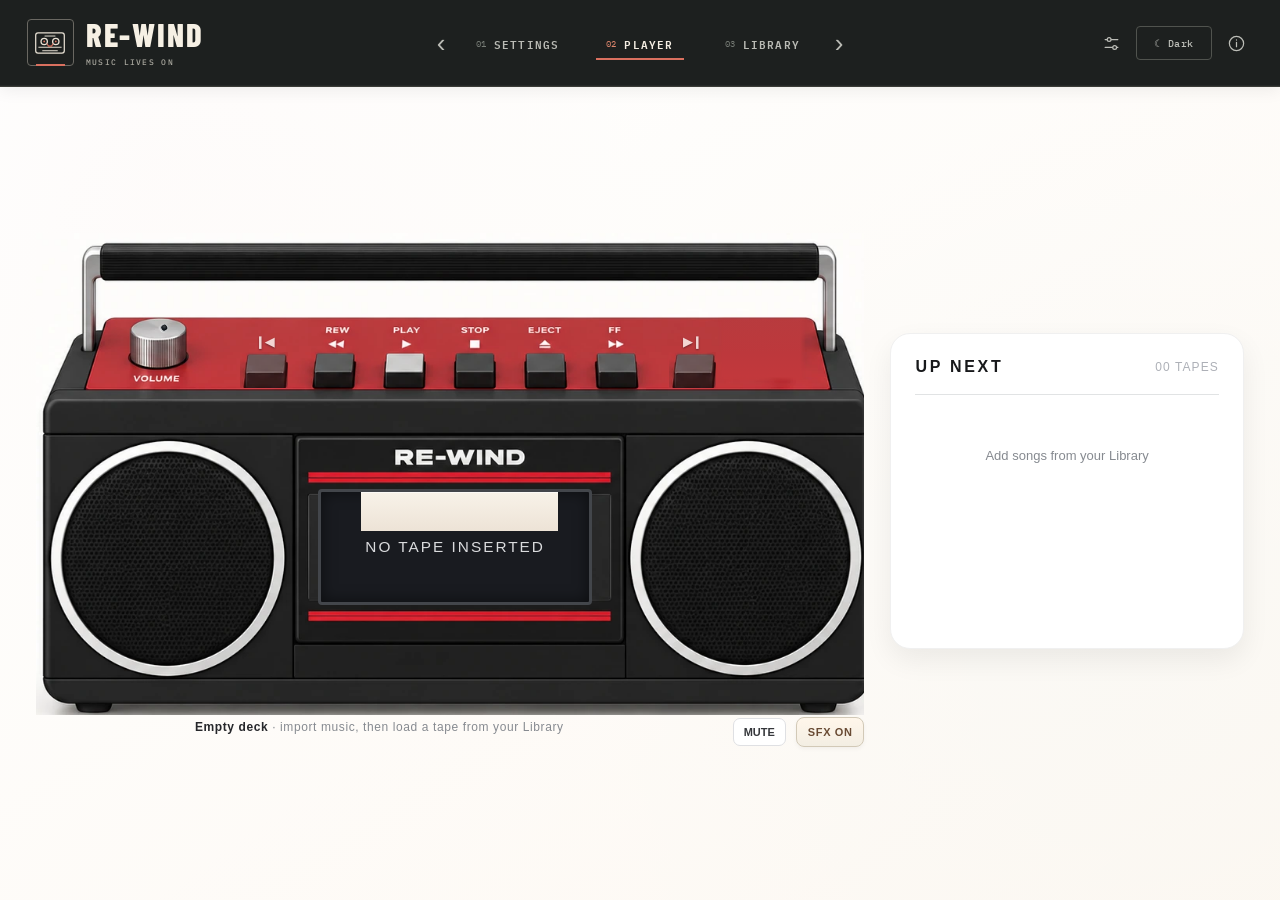
==== commit a676d61e: "Style on-cassette title with legible handwritten mixtape font" ====
--- a/index.html
+++ b/index.html
@@ -7,7 +7,7 @@
 <title>RE-WIND | Music Lives On</title>
 <link rel="preconnect" href="https://fonts.googleapis.com">
 <link rel="preconnect" href="https://fonts.gstatic.com" crossorigin>
-<link href="https://fonts.googleapis.com/css2?family=Barlow+Condensed:wght@600;700;800&family=IBM+Plex+Mono:wght@400;500;600&display=swap" rel="stylesheet">
+<link href="https://fonts.googleapis.com/css2?family=Barlow+Condensed:wght@600;700;800&family=Caveat:wght@600;700&family=IBM+Plex+Mono:wght@400;500;600&display=swap" rel="stylesheet">
 <style>
 :root{--ink:#18191b;--ink2:#26272a;--red:#e32740;--rose:#fde9ec;--paper:#fff;--gray:#777b83;--line:#e7e8e9;--soft:#f6f6f6;--muted:#9ca0a5;--radius:14px;--shadow:0 10px 28px rgba(15,16,18,.045)}
 *{box-sizing:border-box}
@@ -784,13 +784,29 @@
 .deck-song-button:not(:disabled):active{filter:brightness(.83);transform:translateY(2px)}
 .deck-song-button:focus-visible{outline:2px solid #fff;outline-offset:4px}
 @media(prefers-reduced-motion:reduce){.deck-song-button{transition:none}}
-/* The original cassette photo has a printed name. This blank label
-   hides it even when inserted tape names are very long. */
+/* Real handwritten mixtape label: covers the printed image title and
+   updates to the currently loaded song without changing the player artwork. */
 #cassetteDevice .tape-title{
-  background:linear-gradient(#f7f1e8,#eee6d9);
-  color:transparent;
-  font-size:0;
-  text-shadow:none;
+  display:block;
+  align-content:center;
+  z-index:3;
+  padding:0 4px;
+  background:linear-gradient(180deg,#f8f2e9,#ede3d6);
+  color:#31282b;
+  font-family:"Caveat","Segoe Print","Comic Sans MS",cursive;
+  font-size:clamp(11px,1.75vw,24px);
+  font-style:normal;
+  font-weight:700;
+  line-height:1;
+  letter-spacing:.01em;
+  text-shadow:0 .4px 0 #ffffff70;
+  white-space:nowrap;
+  overflow:hidden;
+  text-overflow:ellipsis;
+  box-shadow:inset 0 1px #ffffff9c;
+}
+@media(max-width:480px){
+  #cassetteDevice .tape-title{font-size:clamp(9px,2.8vw,15px);padding:0 2px}
 }
 
 </style>
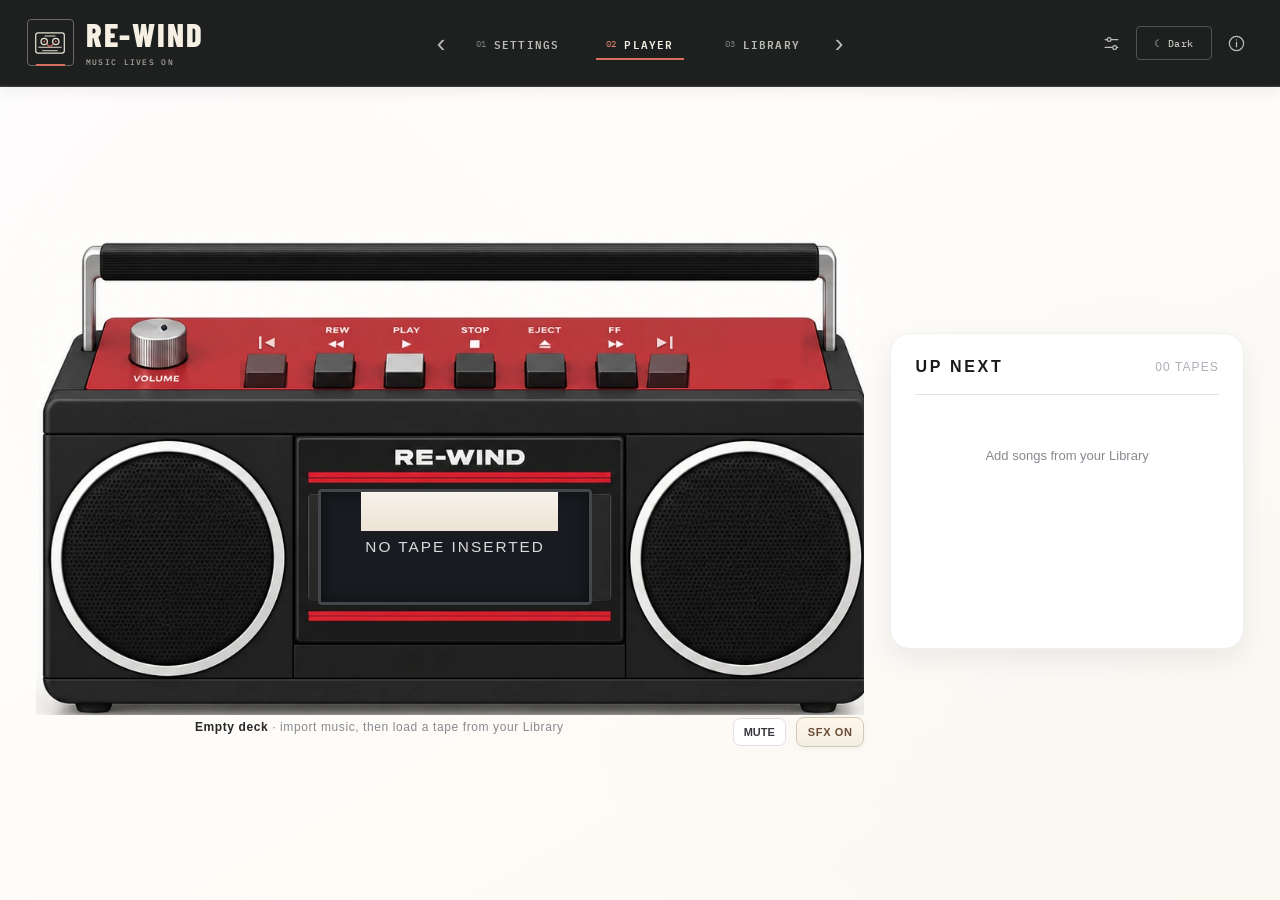
==== commit 93c962bb: "Align next-track button with original transport control spacing" ====
--- a/index.html
+++ b/index.html
@@ -765,7 +765,7 @@
   transition:filter .13s ease,transform .13s ease;
 }
 .deck-song-button.previous-song{left:24.7%}
-.deck-song-button.next-song{left:76.4%}
+.deck-song-button.next-song{left:73.3%}
 .deck-song-button::before {
   content:attr(data-label);
   position:absolute;
@@ -784,11 +784,11 @@
 .deck-song-button:not(:disabled):active{filter:brightness(.83);transform:translateY(2px)}
 .deck-song-button:focus-visible{outline:2px solid #fff;outline-offset:4px}
 @media(prefers-reduced-motion:reduce){.deck-song-button{transition:none}}
-/* Real handwritten mixtape label: covers the printed image title and
-   updates to the currently loaded song without changing the player artwork. */
+/* Handwritten mixtape label, with a continuous right-to-left marquee. */
 #cassetteDevice .tape-title{
-  display:block;
-  align-content:center;
+  display:flex;
+  align-items:center;
+  justify-content:flex-start;
   z-index:3;
   padding:0 4px;
   background:linear-gradient(180deg,#f8f2e9,#ede3d6);
@@ -802,11 +802,35 @@
   text-shadow:0 .4px 0 #ffffff70;
   white-space:nowrap;
   overflow:hidden;
-  text-overflow:ellipsis;
   box-shadow:inset 0 1px #ffffff9c;
+}
+#cassetteDevice .tape-title-scroll{
+  display:inline-block;
+  width:max-content;
+  flex:none;
+  padding-left:100%; /* text enters from the right even for short titles */
+  white-space:nowrap;
+  will-change:transform;
+  animation:rwCassetteTitleScroll 12s linear infinite;
+}
+@keyframes rwCassetteTitleScroll{
+  from{transform:translateX(0)}
+  to{transform:translateX(-100%)}
 }
 @media(max-width:480px){
   #cassetteDevice .tape-title{font-size:clamp(9px,2.8vw,15px);padding:0 2px}
+}
+@media(prefers-reduced-motion:reduce){
+  #cassetteDevice .tape-title-scroll{
+    animation:none;
+    transform:none;
+    padding-left:0;
+    max-width:100%;
+    overflow:hidden;
+    text-overflow:ellipsis;
+    margin-inline:auto;
+    will-change:auto;
+  }
 }
 
 </style>
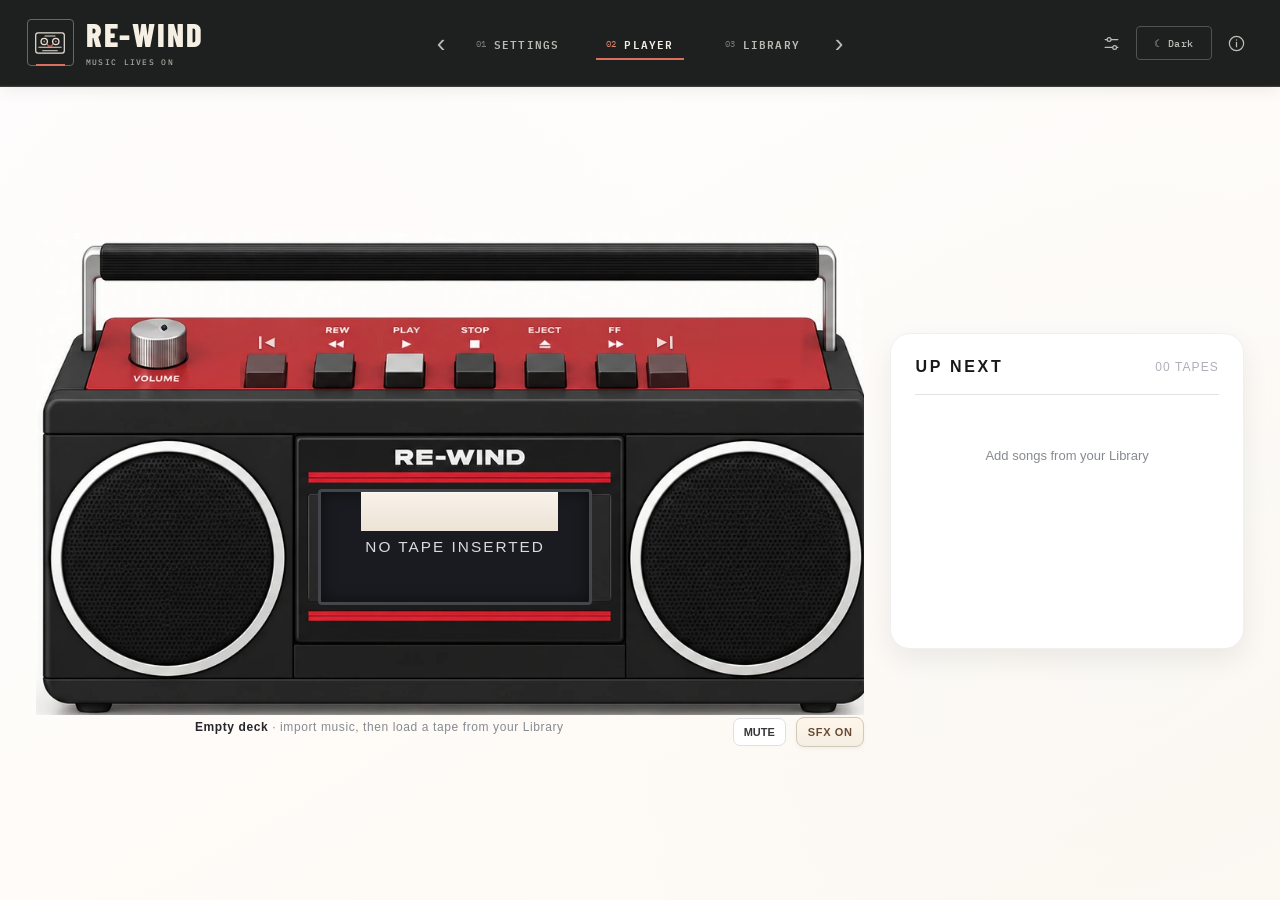
==== commit cc2e6534: "Straighten next-track key using matching right-side FF key perspective" ====
--- a/index.html
+++ b/index.html
@@ -765,7 +765,17 @@
   transition:filter .13s ease,transform .13s ease;
 }
 .deck-song-button.previous-song{left:24.7%}
-.deck-song-button.next-song{left:73.3%}
+/* The next button borrows the FF-side physical key, not the left-hand REW
+   key: right-side lighting/perspective match the adjacent transport button. */
+.deck-song-button.next-song{
+  left:73.3%;
+  background-position:71.2% 26.49%;
+  transform:rotate(-1deg);
+  transform-origin:50% 70%;
+}
+.deck-song-button.next-song:not(:disabled):active{
+  transform:translateY(2px) rotate(-1deg);
+}
 .deck-song-button::before {
   content:attr(data-label);
   position:absolute;
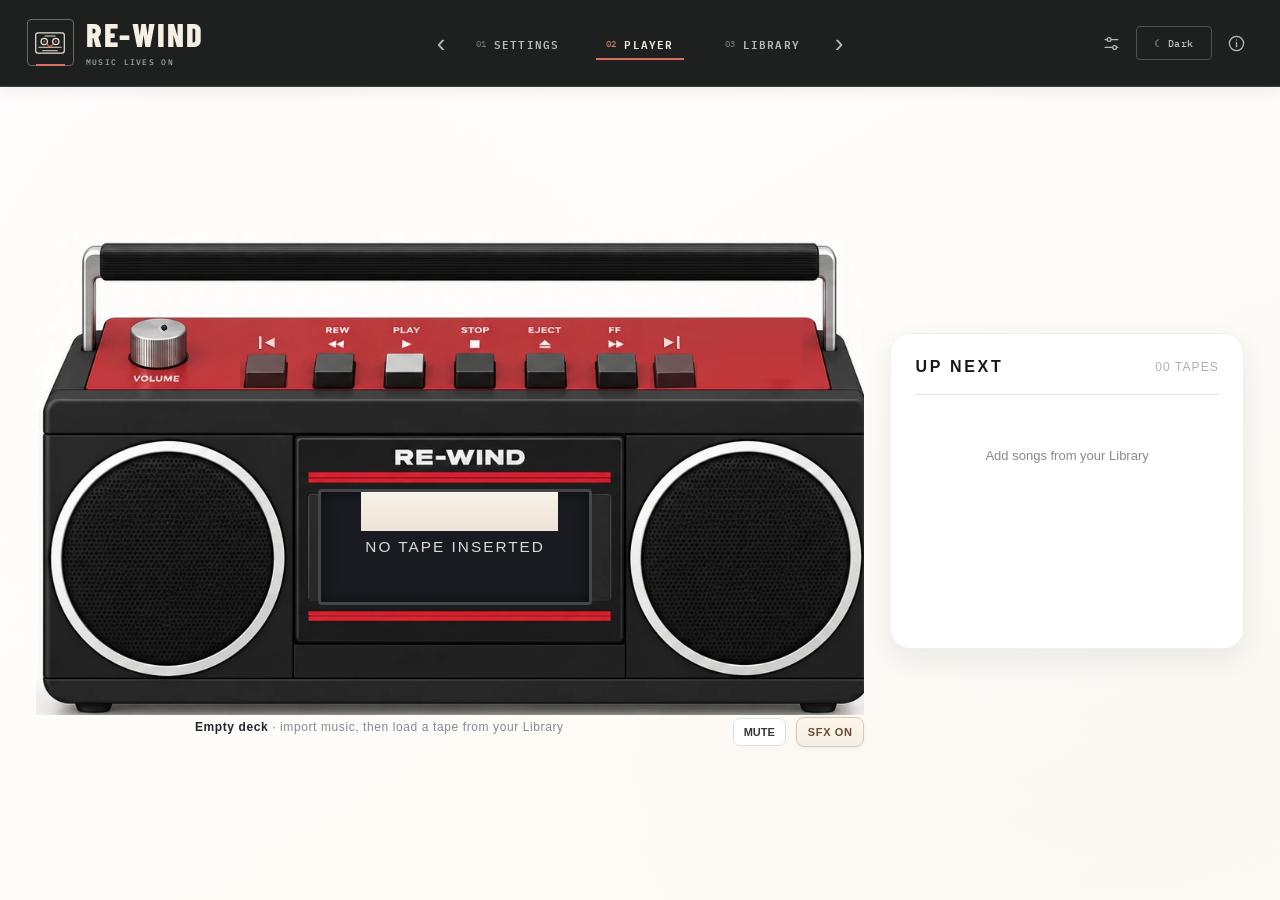
==== commit f2012f50: "Nudge next-song hardware button right for alignment" ====
--- a/index.html
+++ b/index.html
@@ -768,7 +768,7 @@
 /* The next button borrows the FF-side physical key, not the left-hand REW
    key: right-side lighting/perspective match the adjacent transport button. */
 .deck-song-button.next-song{
-  left:73.3%;
+  left:74.1%;
   background-position:71.2% 26.49%;
   transform:rotate(-1deg);
   transform-origin:50% 70%;
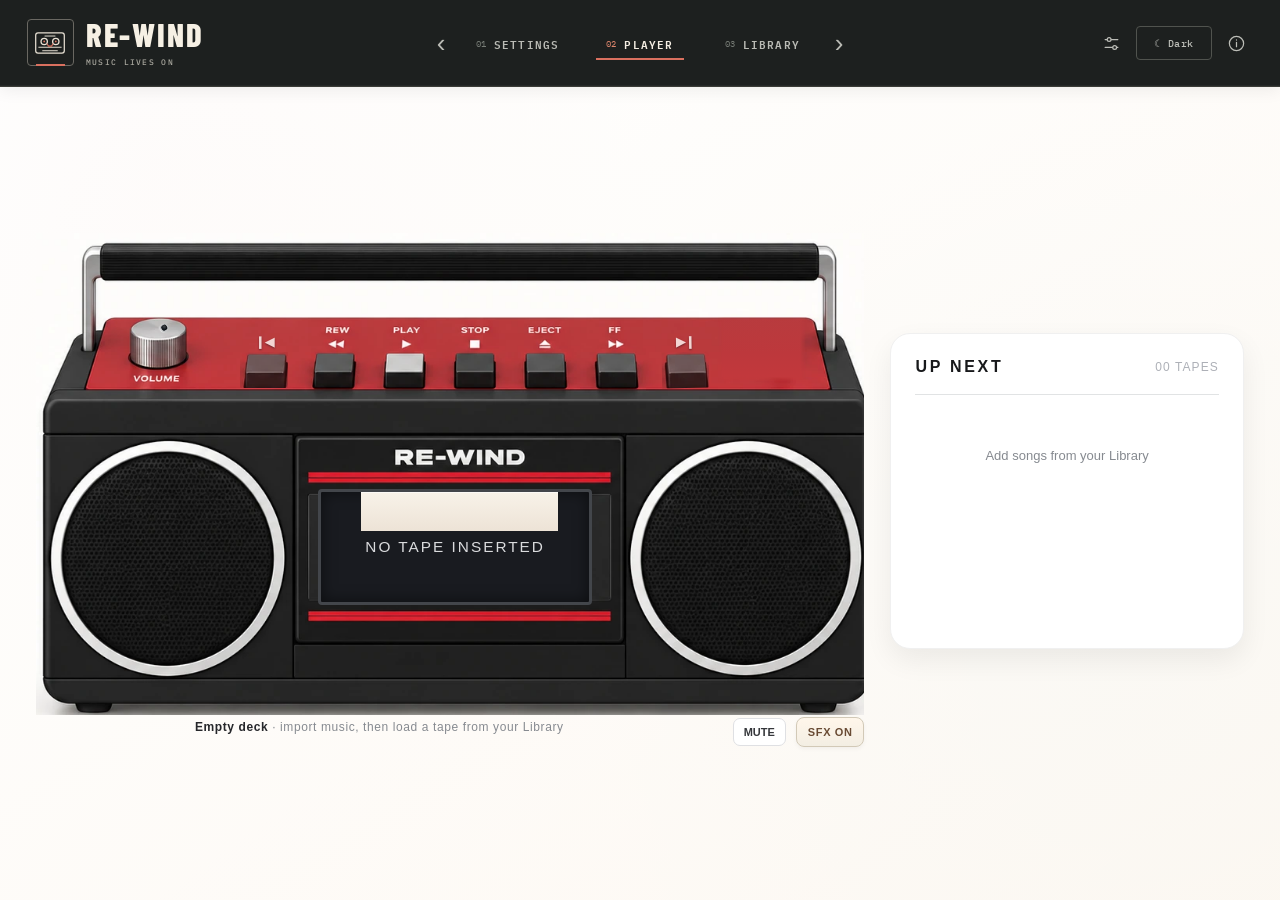
==== commit 2503064f: "Evenly space next-track button with transport keys" ====
--- a/index.html
+++ b/index.html
@@ -768,7 +768,7 @@
 /* The next button borrows the FF-side physical key, not the left-hand REW
    key: right-side lighting/perspective match the adjacent transport button. */
 .deck-song-button.next-song{
-  left:74.1%;
+  left:75.6%;
   background-position:71.2% 26.49%;
   transform:rotate(-1deg);
   transform-origin:50% 70%;
